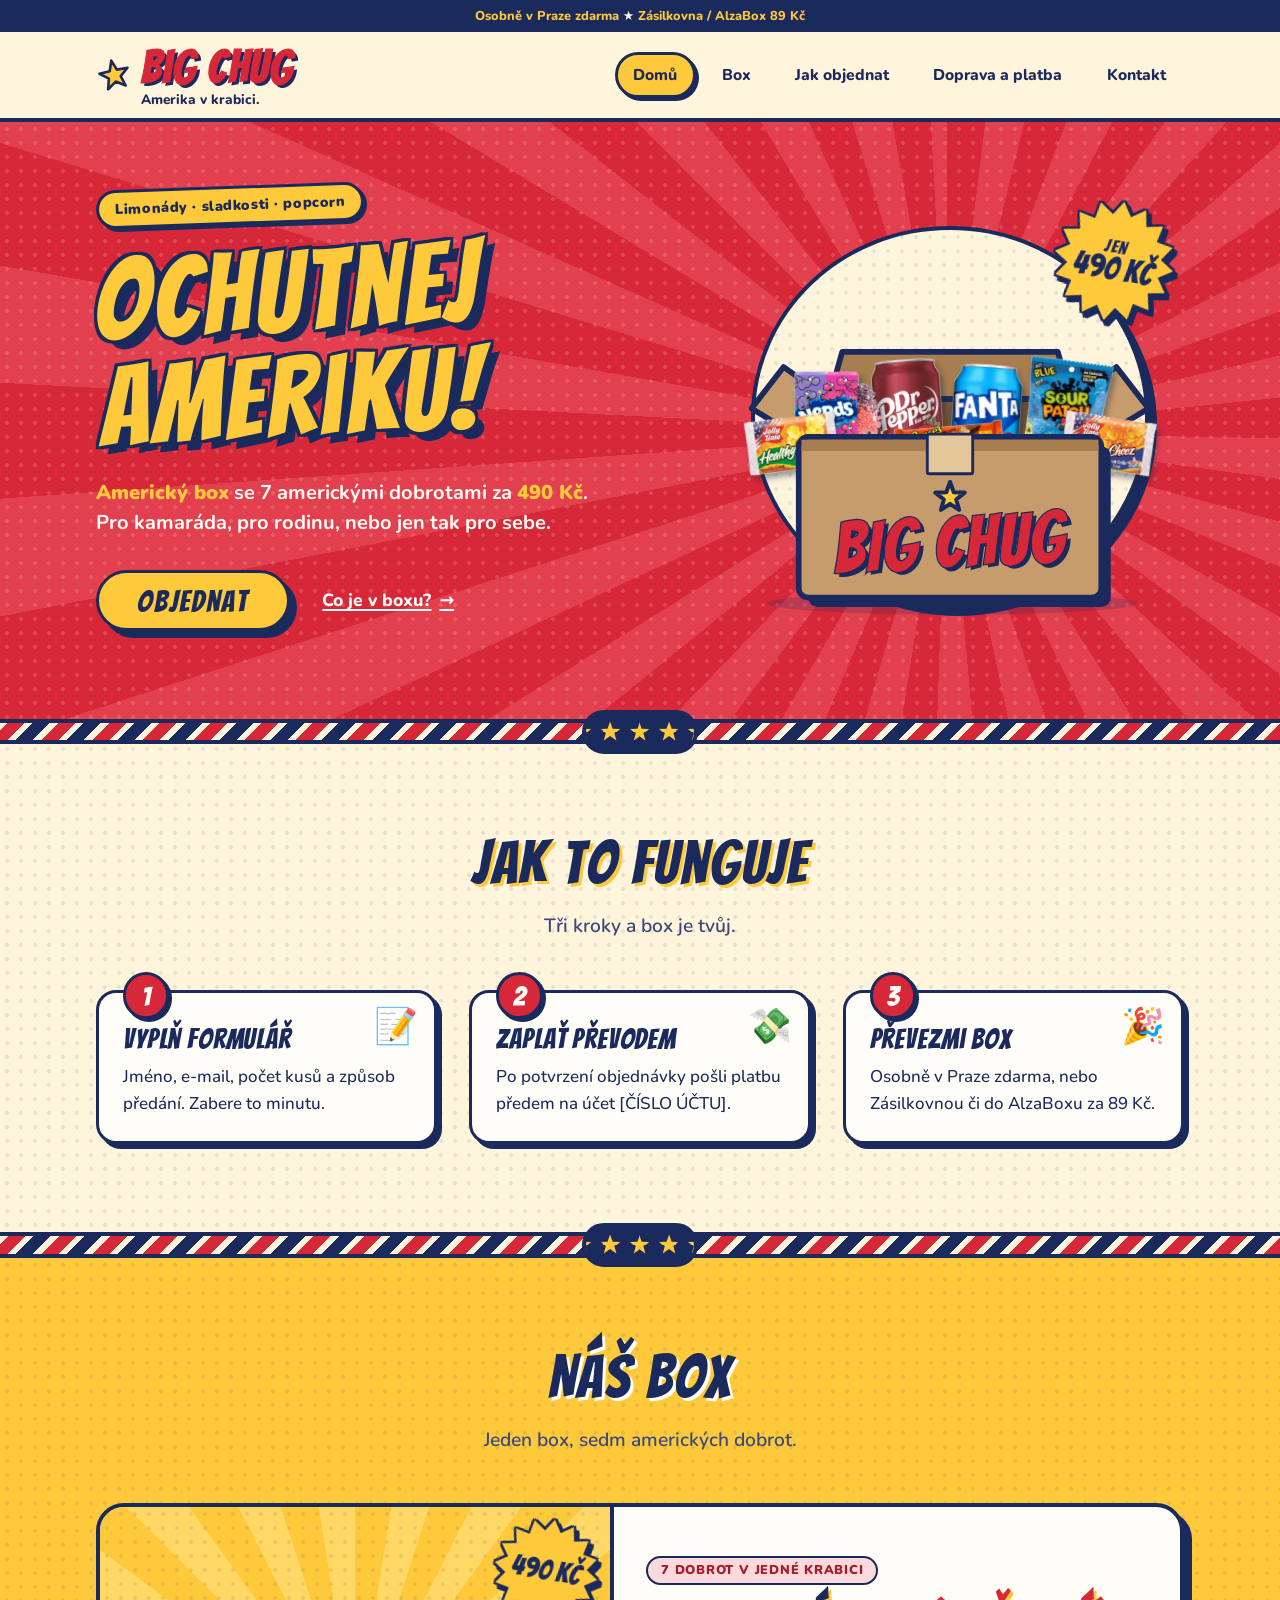
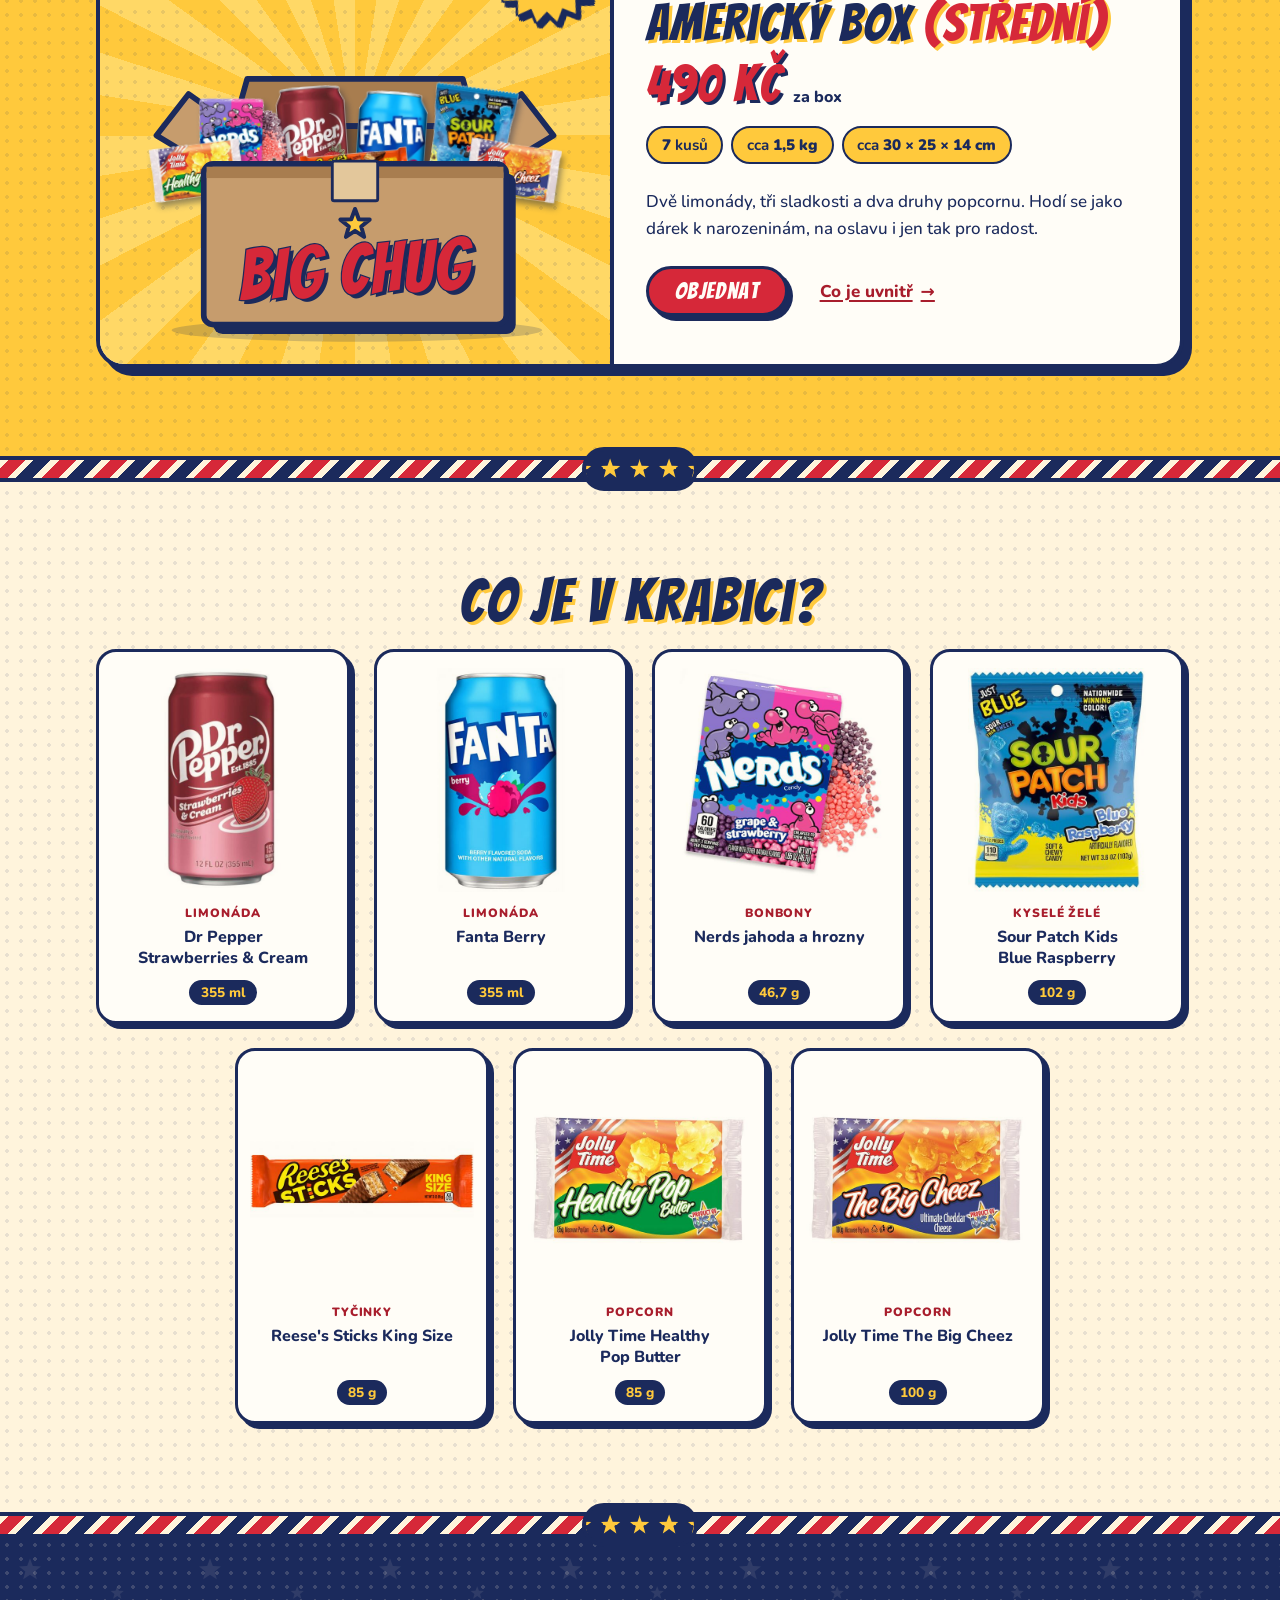
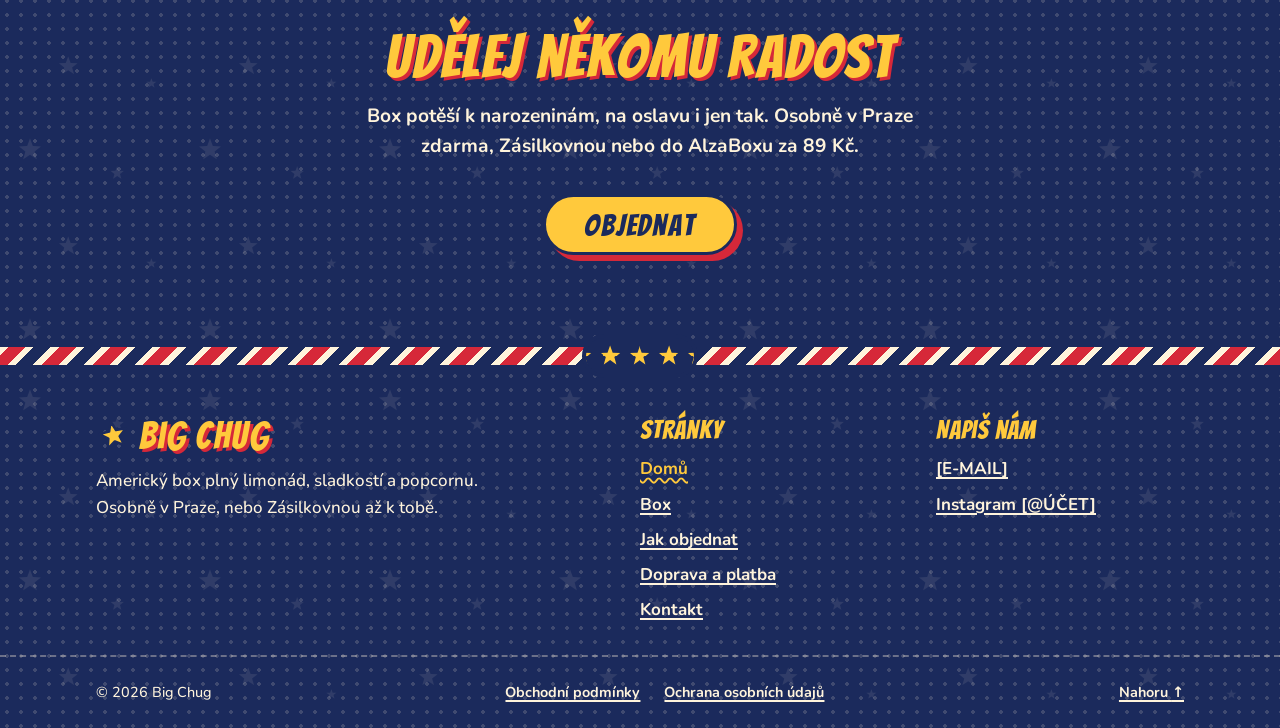
==== index.html @ e60b14ac "Oprav průhledné produkty v obrázku krabice Filtr, který odstraňoval bílé pozadí, zprůhledňoval i bíl" ====
<!DOCTYPE html>
<html lang="cs">
<head>
  <meta charset="utf-8">
  <meta name="viewport" content="width=device-width, initial-scale=1">
  <title>Big Chug – Americký box plný dobrot</title>
  <meta name="description" content="Big Chug – Amerika v krabici. Americký box se 7 dobrotami: limonády, sladkosti a popcorn za 490 Kč. Osobně v Praze zdarma, Zásilkovnou nebo do AlzaBoxu za 89 Kč.">
  <!-- Web zatím není zveřejněný: vyhledávače ho nemají indexovat. Před spuštěním smazat. -->
  <meta name="robots" content="noindex">
  <meta name="theme-color" content="#1B2A5C">

  <!-- Open Graph (náhled při sdílení odkazu) -->
  <meta property="og:type" content="website">
  <meta property="og:locale" content="cs_CZ">
  <meta property="og:site_name" content="Big Chug">
  <meta property="og:title" content="Big Chug – Americký box plný dobrot">
  <meta property="og:description" content="Big Chug – Amerika v krabici. Americký box se 7 dobrotami: limonády, sladkosti a popcorn za 490 Kč. Osobně v Praze zdarma, Zásilkovnou nebo do AlzaBoxu za 89 Kč.">
  <!-- DOPLNIT před spuštěním: og:url a og:image (musí to být absolutní adresy, např. https://www.example.cz/img/og.jpg) -->

  <link rel="icon" href="data:image/svg+xml,%3Csvg xmlns='http://www.w3.org/2000/svg' viewBox='0 0 100 100'%3E%3Crect width='100' height='100' rx='24' fill='%23D62839'/%3E%3Cpath fill='%23FFC93C' stroke='%231B2A5C' stroke-width='5' stroke-linejoin='round' d='M50 12L60 38.2L88 39.6L66.2 57.3L73.5 84.4L50 69L26.5 84.4L33.8 57.3L12 39.6L40 38.2Z'/%3E%3C/svg%3E">
  <link rel="stylesheet" href="css/style.css">
  <script src="js/script.js" defer></script>
</head>
<body>
  <a class="skip-link" href="#obsah">Přeskočit na obsah</a>


  <header class="site-header" id="nahoru">
    <p class="topbar">Osobně v Praze zdarma <span aria-hidden="true">★</span> Zásilkovna / AlzaBox 89 Kč</p>
    <div class="container site-header__inner">
      <a class="logo" href="index.html"><svg class="star-icon logo__star" viewBox="-2 -2 28 28" aria-hidden="true" focusable="false"><path d="M12 0.5L14.8 8.1L22.9 8.4L16.6 13.5L18.8 21.3L12 16.8L5.2 21.3L7.4 13.5L1.1 8.4L9.2 8.1Z"/></svg> <span class="logo__text"><span class="logo__name">Big Chug</span><span class="logo__slogan">Amerika v krabici.</span></span></a>

      <button class="nav-toggle" type="button" aria-expanded="false" aria-controls="hlavni-menu">
        <span class="nav-toggle__icon" aria-hidden="true"></span>
        <span class="nav-toggle__label">Menu</span>
      </button>

      <nav class="site-nav" id="hlavni-menu" aria-label="Hlavní menu">
        <ul class="site-nav__list">
          <li><a href="index.html" aria-current="page">Domů</a></li>
          <li><a href="krabice.html">Box</a></li>
          <li><a href="objednavka.html">Jak objednat</a></li>
          <li><a href="doprava-a-platba.html">Doprava a platba</a></li>
          <li><a href="kontakt.html">Kontakt</a></li>
        </ul>
      </nav>
    </div>
  </header>

  <main id="obsah" tabindex="-1">
    <section class="hero" aria-labelledby="hero-nadpis">
      <div class="container hero__inner">
        <div class="hero__text">
          <p class="hero__kicker">Limonády · sladkosti · popcorn</p>
          <h1 class="hero__title" id="hero-nadpis">Ochutnej Ameriku!</h1>
          <p class="hero__sub"><strong>Americký box</strong> se 7 americkými dobrotami za <strong>490 Kč</strong>. Pro kamaráda, pro rodinu, nebo jen tak pro sebe.</p>
          <div class="btn-row hero__actions">
            <a class="btn btn--big" href="objednavka.html">Objednat</a>
            <a class="link-more" href="krabice.html">Co je v boxu?</a>
          </div>
        </div>

        <div class="hero__art">
          <div class="scene">
            <svg class="scene__box scene__box--back" viewBox="0 0 440 320" aria-hidden="true" focusable="false">
              <ellipse class="sb-ground" cx="222" cy="306" rx="196" ry="12"/>
              <path class="sb-flap-back sb-ink" d="M106 40 L334 40 L348 90 L92 90 Z"/>
              <path class="sb-flap sb-ink" d="M60 130 L92 90 L44 56 L10 100 Z"/>
              <path class="sb-flap sb-ink" d="M380 130 L348 90 L396 56 L430 100 Z"/>
              <path class="sb-inside sb-ink" d="M92 90 L348 90 L380 130 L60 130 Z"/>
            </svg>
              <span class="scene__item scene__item--dr-pepper"><img src="img/vystrizene/dr-pepper.webp" alt="Dr Pepper Strawberries &amp; Cream" width="274" height="547" decoding="async"></span>
              <span class="scene__item scene__item--fanta-berry"><img src="img/vystrizene/fanta-berry.webp" alt="Fanta Berry" width="287" height="553" decoding="async"></span>
              <span class="scene__item scene__item--nerds"><img src="img/vystrizene/nerds.webp" alt="Nerds jahoda a hrozny" width="500" height="505" decoding="async"></span>
              <span class="scene__item scene__item--sour-patch"><img src="img/vystrizene/sour-patch.webp" alt="Sour Patch Kids Blue Raspberry" width="412" height="516" decoding="async"></span>
              <span class="scene__item scene__item--reese-sticks"><img src="img/vystrizene/reese-sticks.webp" alt="Reese's Sticks King Size" width="569" height="138" decoding="async"></span>
              <span class="scene__item scene__item--popcorn-butter"><img src="img/vystrizene/popcorn-butter.webp" alt="Jolly Time Healthy Pop Butter" width="538" height="323" decoding="async"></span>
              <span class="scene__item scene__item--popcorn-cheez"><img src="img/vystrizene/popcorn-cheez.webp" alt="Jolly Time The Big Cheez" width="538" height="323" decoding="async"></span>
            <svg class="scene__box scene__box--front" viewBox="0 0 440 320" aria-hidden="true" focusable="false">
              <rect class="sb-offset" x="70" y="140" width="320" height="170" rx="10"/>
              <rect class="sb-kraft sb-ink" x="60" y="130" width="320" height="170" rx="10"/>
              <rect class="sb-rim" x="63" y="133" width="314" height="12"/>
              <rect class="sb-tape sb-ink-thin" x="196" y="127" width="48" height="42" rx="2"/>
              <path class="sb-star sb-ink-thin" transform="translate(203 177) scale(1.42)" d="M12 0.5L14.8 8.1L22.9 8.4L16.6 13.5L18.8 21.3L12 16.8L5.2 21.3L7.4 13.5L1.1 8.4L9.2 8.1Z"/>
              <g transform="rotate(-3 220 252)">
                <text class="sb-label-shadow" x="224" y="272" text-anchor="middle">BIG CHUG</text>
                <text class="sb-label" x="220" y="268" text-anchor="middle">BIG CHUG</text>
              </g>
            </svg>
          </div>
          <p class="sticker" aria-hidden="true"><span class="sticker__inner"><small>jen</small> 490 Kč</span></p>
        </div>
      </div>
    </section>

    <div class="divider" aria-hidden="true"></div>

    <section class="section" id="jak-to-funguje" aria-labelledby="jak-nadpis">
      <div class="container">
        <h2 class="section-title" id="jak-nadpis">Jak to funguje</h2>
        <p class="section-lead">Tři kroky a box je tvůj.</p>
        <ol class="steps" data-reveal-group>
          <li class="step" data-reveal>
            <span class="step__icon" aria-hidden="true">📝</span>
            <h3 class="step__title">Vyplň formulář</h3>
            <p>Jméno, e-mail, počet kusů a způsob předání. Zabere to minutu.</p>
          </li>
          <li class="step" data-reveal>
            <span class="step__icon" aria-hidden="true">💸</span>
            <h3 class="step__title">Zaplať převodem</h3>
            <p>Po potvrzení objednávky pošli platbu předem na účet [ČÍSLO ÚČTU].</p>
          </li>
          <li class="step" data-reveal>
            <span class="step__icon" aria-hidden="true">🎉</span>
            <h3 class="step__title">Převezmi box</h3>
            <p>Osobně v Praze zdarma, nebo Zásilkovnou či do AlzaBoxu za 89 Kč.</p>
          </li>
        </ol>
      </div>
    </section>

    <div class="divider" aria-hidden="true"></div>

    <section class="section section--yellow" id="box" aria-labelledby="box-nadpis">
      <div class="container">
        <h2 class="section-title" id="box-nadpis">Náš box</h2>
        <p class="section-lead">Jeden box, sedm amerických dobrot.</p>
        <article class="box-card" data-reveal>
          <div class="box-card__media">
            <div class="scene">
              <svg class="scene__box scene__box--back" viewBox="0 0 440 320" aria-hidden="true" focusable="false">
                <ellipse class="sb-ground" cx="222" cy="306" rx="196" ry="12"/>
                <path class="sb-flap-back sb-ink" d="M106 40 L334 40 L348 90 L92 90 Z"/>
                <path class="sb-flap sb-ink" d="M60 130 L92 90 L44 56 L10 100 Z"/>
                <path class="sb-flap sb-ink" d="M380 130 L348 90 L396 56 L430 100 Z"/>
                <path class="sb-inside sb-ink" d="M92 90 L348 90 L380 130 L60 130 Z"/>
              </svg>
                <span class="scene__item scene__item--dr-pepper"><img src="img/vystrizene/dr-pepper.webp" alt="Dr Pepper Strawberries &amp; Cream" width="274" height="547" loading="lazy" decoding="async"></span>
                <span class="scene__item scene__item--fanta-berry"><img src="img/vystrizene/fanta-berry.webp" alt="Fanta Berry" width="287" height="553" loading="lazy" decoding="async"></span>
                <span class="scene__item scene__item--nerds"><img src="img/vystrizene/nerds.webp" alt="Nerds jahoda a hrozny" width="500" height="505" loading="lazy" decoding="async"></span>
                <span class="scene__item scene__item--sour-patch"><img src="img/vystrizene/sour-patch.webp" alt="Sour Patch Kids Blue Raspberry" width="412" height="516" loading="lazy" decoding="async"></span>
                <span class="scene__item scene__item--reese-sticks"><img src="img/vystrizene/reese-sticks.webp" alt="Reese's Sticks King Size" width="569" height="138" loading="lazy" decoding="async"></span>
                <span class="scene__item scene__item--popcorn-butter"><img src="img/vystrizene/popcorn-butter.webp" alt="Jolly Time Healthy Pop Butter" width="538" height="323" loading="lazy" decoding="async"></span>
                <span class="scene__item scene__item--popcorn-cheez"><img src="img/vystrizene/popcorn-cheez.webp" alt="Jolly Time The Big Cheez" width="538" height="323" loading="lazy" decoding="async"></span>
              <svg class="scene__box scene__box--front" viewBox="0 0 440 320" aria-hidden="true" focusable="false">
                <rect class="sb-offset" x="70" y="140" width="320" height="170" rx="10"/>
                <rect class="sb-kraft sb-ink" x="60" y="130" width="320" height="170" rx="10"/>
                <rect class="sb-rim" x="63" y="133" width="314" height="12"/>
                <rect class="sb-tape sb-ink-thin" x="196" y="127" width="48" height="42" rx="2"/>
                <path class="sb-star sb-ink-thin" transform="translate(203 177) scale(1.42)" d="M12 0.5L14.8 8.1L22.9 8.4L16.6 13.5L18.8 21.3L12 16.8L5.2 21.3L7.4 13.5L1.1 8.4L9.2 8.1Z"/>
                <g transform="rotate(-3 220 252)">
                  <text class="sb-label-shadow" x="224" y="272" text-anchor="middle">BIG CHUG</text>
                  <text class="sb-label" x="220" y="268" text-anchor="middle">BIG CHUG</text>
                </g>
              </svg>
            </div>
            <p class="sticker" aria-hidden="true"><span class="sticker__inner">490 Kč</span></p>
          </div>
          <div class="box-card__body">
            <p class="box-card__tag">7 dobrot v jedné krabici</p>
            <h3 class="box-card__title" id="box-karta">Americký box <span>(střední)</span></h3>
            <p class="box-card__price">490 Kč <small>za box</small></p>
            <ul class="facts">
              <li><strong>7</strong> kusů</li>
              <li>cca <strong>1,5 kg</strong></li>
              <li>cca <strong>30 × 25 × 14 cm</strong></li>
            </ul>
            <p class="box-card__text">Dvě limonády, tři sladkosti a dva druhy popcornu. Hodí se jako dárek k narozeninám, na oslavu i jen tak pro radost.</p>
            <div class="btn-row">
              <a class="btn btn--red" href="objednavka.html">Objednat</a>
              <a class="link-more" href="krabice.html#obsah-boxu">Co je uvnitř</a>
            </div>
          </div>
        </article>
      </div>
    </section>

    <div class="divider" aria-hidden="true"></div>

    <section class="section" id="co-je-v-krabici" aria-labelledby="co-je-nadpis">
      <div class="container">
        <h2 class="section-title" id="co-je-nadpis">Co je v krabici?</h2>
        <ul class="items" data-reveal-group>
          <li class="item" data-reveal>
            <img class="item__photo" src="img/dr-pepper.jpg" alt="Dr Pepper Strawberries &amp; Cream" width="570" height="570" loading="lazy" decoding="async">
            <p class="item__type">Limonáda</p>
            <h3 class="item__name">Dr Pepper Strawberries &amp; Cream</h3>
            <p class="item__size">355 ml</p>
          </li>
          <li class="item" data-reveal>
            <img class="item__photo" src="img/fanta-berry.jpg" alt="Fanta Berry" width="570" height="570" loading="lazy" decoding="async">
            <p class="item__type">Limonáda</p>
            <h3 class="item__name">Fanta Berry</h3>
            <p class="item__size">355 ml</p>
          </li>
          <li class="item" data-reveal>
            <img class="item__photo" src="img/nerds.jpg" alt="Nerds jahoda a hrozny" width="570" height="570" loading="lazy" decoding="async">
            <p class="item__type">Bonbony</p>
            <h3 class="item__name">Nerds jahoda a hrozny</h3>
            <p class="item__size">46,7 g</p>
          </li>
          <li class="item" data-reveal>
            <img class="item__photo" src="img/sour-patch.jpg" alt="Sour Patch Kids Blue Raspberry" width="422" height="530" loading="lazy" decoding="async">
            <p class="item__type">Kyselé želé</p>
            <h3 class="item__name">Sour Patch Kids Blue Raspberry</h3>
            <p class="item__size">102 g</p>
          </li>
          <li class="item" data-reveal>
            <img class="item__photo" src="img/reese-sticks.jpg" alt="Reese's Sticks King Size" width="570" height="570" loading="lazy" decoding="async">
            <p class="item__type">Tyčinky</p>
            <h3 class="item__name">Reese's Sticks King Size</h3>
            <p class="item__size">85 g</p>
          </li>
          <li class="item" data-reveal>
            <img class="item__photo" src="img/popcorn-butter.jpg" alt="Jolly Time Healthy Pop Butter" width="570" height="570" loading="lazy" decoding="async">
            <p class="item__type">Popcorn</p>
            <h3 class="item__name">Jolly Time Healthy Pop Butter</h3>
            <p class="item__size">85 g</p>
          </li>
          <li class="item" data-reveal>
            <img class="item__photo" src="img/popcorn-cheez.jpg" alt="Jolly Time The Big Cheez" width="570" height="570" loading="lazy" decoding="async">
            <p class="item__type">Popcorn</p>
            <h3 class="item__name">Jolly Time The Big Cheez</h3>
            <p class="item__size">100 g</p>
          </li>
        </ul>
      </div>
    </section>

    <div class="divider" aria-hidden="true"></div>
    <section class="section section--navy cta" aria-labelledby="cta-nadpis">
      <div class="container" data-reveal>
        <h2 class="section-title" id="cta-nadpis">Udělej někomu radost</h2>
        <p>Box potěší k narozeninám, na oslavu i jen tak. Osobně v Praze zdarma, Zásilkovnou nebo do AlzaBoxu za 89 Kč.</p>
        <a class="btn btn--big" href="objednavka.html">Objednat</a>
      </div>
    </section>
  </main>

  <div class="divider" aria-hidden="true"></div>
  <footer class="site-footer">
    <div class="container site-footer__grid">
      <div class="site-footer__brand">
        <p class="site-footer__logo"><svg class="star-icon " viewBox="-2 -2 28 28" aria-hidden="true" focusable="false"><path d="M12 0.5L14.8 8.1L22.9 8.4L16.6 13.5L18.8 21.3L12 16.8L5.2 21.3L7.4 13.5L1.1 8.4L9.2 8.1Z"/></svg> Big Chug</p>
        <p>Americký box plný limonád, sladkostí a popcornu. Osobně v Praze, nebo Zásilkovnou až k tobě.</p>
      </div>

      <nav aria-labelledby="paticka-stranky">
        <h2 class="site-footer__title" id="paticka-stranky">Stránky</h2>
        <ul class="site-footer__list">
          <li><a href="index.html" aria-current="page">Domů</a></li>
          <li><a href="krabice.html">Box</a></li>
          <li><a href="objednavka.html">Jak objednat</a></li>
          <li><a href="doprava-a-platba.html">Doprava a platba</a></li>
          <li><a href="kontakt.html">Kontakt</a></li>
        </ul>
      </nav>

      <div>
        <h2 class="site-footer__title">Napiš nám</h2>
        <ul class="site-footer__list">
          <li><a href="mailto:[E-MAIL]">[E-MAIL]</a></li>
          <li><a href="https://www.instagram.com/[ÚČET]/">Instagram [@ÚČET]</a></li>
        </ul>
      </div>
    </div>

    <div class="site-footer__bottom">
      <div class="container site-footer__bottom-inner">
        <p>© 2026 Big Chug</p>
        <ul class="site-footer__legal">
          <li><a href="obchodni-podminky.html">Obchodní podmínky</a></li>
          <li><a href="ochrana-osobnich-udaju.html">Ochrana osobních údajů</a></li>
        </ul>
        <a href="#nahoru">Nahoru <span aria-hidden="true">↑</span></a>
      </div>
    </div>
  </footer>
</body>
</html>
---- css/style.css ----
/* ==========================================================================
   Big Chug – styly webu
   Hravý americký diner / retro komiks: červená, tmavě modrá, krémová, žlutá.
   Tlusté obrysy, „komiksové“ stíny, hvězdy a červenomodré pruhy.
   Mobile first: základ je pro telefon, větší displeje přes min-width.
   ========================================================================== */

/* --------------------------------------------------------------------------
   1. Proměnné: barvy, písma, rozměry, vzory
   -------------------------------------------------------------------------- */
:root {
  color-scheme: light;

  /* Hlavní barvy */
  --red: #D62839;
  --navy: #1B2A5C;
  --cream: #FFF4DC;
  --yellow: #FFC93C;

  /* Odstíny odvozené z hlavních barev */
  --red-dark: #A81D2C;
  --red-light: #E2404F;
  --red-tint: #FADADD;
  --navy-dark: #111C40;
  --navy-soft: #3B4A7E;
  --navy-tint: #DCE2F2;
  --yellow-light: #FFD866;
  --yellow-dark: #E9AE1C;
  --white: #FFFDF7;

  /* Použití barev */
  --color-bg: var(--cream);
  --color-text: var(--navy);
  --color-muted: var(--navy-soft);
  --color-link: var(--red-dark);
  --color-focus: var(--navy);

  /* Písma (uložená ve složce fonts) */
  --font-display: "Bangers", "Impact", "Arial Black", sans-serif;
  --font-body: "Nunito", system-ui, -apple-system, "Segoe UI", Roboto, Arial, sans-serif;

  /* Velikosti */
  --text-sm: 0.9rem;
  --text-base: 1.0625rem;
  --text-lg: 1.2rem;
  --text-title: clamp(2.5rem, 1.9rem + 3vw, 3.75rem);
  --text-hero: clamp(3.6rem, 2rem + 7.5vw, 7rem);

  /* Rozestupy */
  --space-1: 0.25rem;
  --space-2: 0.5rem;
  --space-3: 0.75rem;
  --space-4: 1rem;
  --space-5: 1.5rem;
  --space-6: 2rem;
  --space-7: 3rem;
  --space-8: 4rem;

  /* Tvary a komiksové stíny */
  --border: 3px solid var(--navy);
  --border-thick: 4px solid var(--navy);
  --radius-sm: 12px;
  --radius: 20px;
  --radius-lg: 28px;
  --shadow-sm: 3px 3px 0 var(--navy);
  --shadow: 5px 5px 0 var(--navy);
  --shadow-lg: 8px 8px 0 var(--navy);

  /* Layout */
  --container: 72rem;
  --gutter: 1rem;
  --topbar-height: 2rem;

  /* Vzory */
  --dots: radial-gradient(rgba(27, 42, 92, 0.1) 1.6px, transparent 1.9px) 0 0 / 14px 14px;
  --dots-light: radial-gradient(rgba(255, 244, 220, 0.16) 1.8px, transparent 2.1px) 0 0 / 14px 14px;
  --stripes: repeating-linear-gradient(-45deg, var(--red) 0 12px, var(--cream) 12px 18px, var(--navy) 18px 30px, var(--cream) 30px 36px);
  --star-yellow: url("data:image/svg+xml,%3Csvg xmlns='http://www.w3.org/2000/svg' viewBox='0 0 24 24'%3E%3Cpath fill='%23FFC93C' d='M12 0.5L14.8 8.1L22.9 8.4L16.6 13.5L18.8 21.3L12 16.8L5.2 21.3L7.4 13.5L1.1 8.4L9.2 8.1Z'/%3E%3C/svg%3E");
  --stars-night: url("data:image/svg+xml,%3Csvg xmlns='http://www.w3.org/2000/svg' width='180' height='180' viewBox='0 0 180 180'%3E%3Cdefs%3E%3Cpath id='s' d='M12 0.5L14.8 8.1L22.9 8.4L16.6 13.5L18.8 21.3L12 16.8L5.2 21.3L7.4 13.5L1.1 8.4L9.2 8.1Z'/%3E%3C/defs%3E%3Cg fill='%23FFF4DC' fill-opacity='0.09'%3E%3Cuse href='%23s' transform='translate(18 20)'/%3E%3Cuse href='%23s' transform='translate(110 48) scale(0.6)'/%3E%3Cuse href='%23s' transform='translate(58 118) scale(0.85)'/%3E%3Cuse href='%23s' transform='translate(146 140) scale(0.45)'/%3E%3C/g%3E%3C/svg%3E");
  --burst: polygon(50% 0%, 57.6% 11.7%, 69.1% 3.8%, 71.7% 17.6%, 85.4% 14.6%, 82.4% 28.3%, 96.2% 30.9%, 88.3% 42.4%, 100% 50%, 88.3% 57.6%, 96.2% 69.1%, 82.4% 71.7%, 85.4% 85.4%, 71.7% 82.4%, 69.1% 96.2%, 57.6% 88.3%, 50% 100%, 42.4% 88.3%, 30.9% 96.2%, 28.3% 82.4%, 14.6% 85.4%, 17.6% 71.7%, 3.8% 69.1%, 11.7% 57.6%, 0% 50%, 11.7% 42.4%, 3.8% 30.9%, 17.6% 28.3%, 14.6% 14.6%, 28.3% 17.6%, 30.9% 3.8%, 42.4% 11.7%);
}

/* Písma: Bangers (nadpisy) a Nunito (text), licence SIL OFL ve složce fonts */
@font-face {
  font-family: "Bangers";
  font-style: normal;
  font-weight: 400;
  font-display: swap;
  src: url("../fonts/bangers-latin-ext.woff2") format("woff2");
  unicode-range: U+0100-02BA, U+02BD-02C5, U+02C7-02CC, U+02CE-02D7, U+02DD-02FF, U+0304, U+0308, U+0329, U+1D00-1DBF, U+1E00-1E9F, U+1EF2-1EFF, U+2020, U+20A0-20AB, U+20AD-20C4, U+2113, U+2C60-2C7F, U+A720-A7FF;
}

@font-face {
  font-family: "Bangers";
  font-style: normal;
  font-weight: 400;
  font-display: swap;
  src: url("../fonts/bangers-latin.woff2") format("woff2");
  unicode-range: U+0000-00FF, U+0131, U+0152-0153, U+02BB-02BC, U+02C6, U+02DA, U+02DC, U+0304, U+0308, U+0329, U+2000-206F, U+20AC, U+2122, U+2191, U+2193, U+2212, U+2215, U+FEFF, U+FFFD;
}

@font-face {
  font-family: "Nunito";
  font-style: normal;
  font-weight: 400 900;
  font-display: swap;
  src: url("../fonts/nunito-latin-ext.woff2") format("woff2");
  unicode-range: U+0100-02BA, U+02BD-02C5, U+02C7-02CC, U+02CE-02D7, U+02DD-02FF, U+0304, U+0308, U+0329, U+1D00-1DBF, U+1E00-1E9F, U+1EF2-1EFF, U+2020, U+20A0-20AB, U+20AD-20C4, U+2113, U+2C60-2C7F, U+A720-A7FF;
}

@font-face {
  font-family: "Nunito";
  font-style: normal;
  font-weight: 400 900;
  font-display: swap;
  src: url("../fonts/nunito-latin.woff2") format("woff2");
  unicode-range: U+0000-00FF, U+0131, U+0152-0153, U+02BB-02BC, U+02C6, U+02DA, U+02DC, U+0304, U+0308, U+0329, U+2000-206F, U+20AC, U+2122, U+2191, U+2193, U+2212, U+2215, U+FEFF, U+FFFD;
}

/* --------------------------------------------------------------------------
   2. Základ
   -------------------------------------------------------------------------- */
*,
*::before,
*::after {
  box-sizing: border-box;
}

html {
  -webkit-text-size-adjust: 100%;
  text-size-adjust: 100%;
}

body {
  margin: 0;
  min-height: 100vh;
  display: flex;
  flex-direction: column;
  background: var(--dots), var(--color-bg);
  color: var(--color-text);
  font-family: var(--font-body);
  font-size: var(--text-base);
  font-weight: 500;
  line-height: 1.6;
}

main {
  flex: 1 0 auto;
}

main:focus {
  outline: none;
}

img,
svg {
  display: block;
  max-width: 100%;
}

h1,
h2,
h3,
h4 {
  margin: 0 0 var(--space-4);
  color: inherit;
  font-family: var(--font-display);
  font-weight: 400;
  letter-spacing: 0.03em;
  line-height: 1.05;
  text-wrap: balance;
}

h1 {
  font-size: var(--text-title);
}

h2 {
  font-size: 2.2rem;
}

h3 {
  font-size: 1.6rem;
}

p,
ul,
ol,
dl,
table {
  margin: 0 0 var(--space-4);
}

p {
  text-wrap: pretty;
}

strong {
  font-weight: 800;
}

a {
  color: var(--color-link);
  font-weight: 700;
  text-decoration-thickness: 2px;
  text-underline-offset: 0.18em;
}

a:hover {
  color: var(--red);
  text-decoration-thickness: 3px;
}

:focus-visible {
  outline: 3px solid var(--color-focus);
  outline-offset: 3px;
  border-radius: 6px;
}

[tabindex="-1"]:focus:not(:focus-visible) {
  outline: none;
}

[hidden] {
  display: none !important;
}

/* Cíle odkazů nezajedou pod lepicí hlavičku */
[id] {
  scroll-margin-top: 6rem;
}

::selection {
  background: var(--yellow);
  color: var(--navy);
}

/* --------------------------------------------------------------------------
   3. Pomocné třídy
   -------------------------------------------------------------------------- */
.container {
  width: 100%;
  max-width: var(--container);
  margin-inline: auto;
  padding-inline: var(--gutter);
}

.narrow {
  max-width: 50rem;
}

.visually-hidden {
  position: absolute !important;
  width: 1px;
  height: 1px;
  margin: -1px;
  padding: 0;
  overflow: hidden;
  clip: rect(0 0 0 0);
  white-space: nowrap;
  border: 0;
}

.skip-link {
  position: absolute;
  top: var(--space-2);
  left: var(--space-2);
  z-index: 100;
  padding: var(--space-2) var(--space-4);
  border: var(--border);
  border-radius: var(--radius-sm);
  background: var(--yellow);
  color: var(--navy);
  font-weight: 800;
  transform: translateY(-300%);
}

.skip-link:focus {
  transform: translateY(0);
  color: var(--navy);
}

.todo {
  color: var(--color-muted);
  font-style: italic;
}

/* --------------------------------------------------------------------------
   4. Tlačítka a odkazy
   -------------------------------------------------------------------------- */
.btn {
  display: inline-flex;
  align-items: center;
  justify-content: center;
  gap: var(--space-2);
  min-height: 3.1rem;
  padding: 0.6rem 1.6rem 0.5rem;
  border: var(--border);
  border-radius: 999px;
  background: var(--yellow);
  color: var(--navy);
  font-family: var(--font-display);
  font-size: 1.45rem;
  font-weight: 400;
  letter-spacing: 0.06em;
  line-height: 1.1;
  text-align: center;
  text-decoration: none;
  box-shadow: var(--shadow);
  cursor: pointer;
  transition: transform 0.15s ease, box-shadow 0.15s ease, background-color 0.15s ease;
}

.btn:hover {
  background: var(--yellow-light);
  color: var(--navy);
  text-decoration: none;
  transform: translate(-2px, -2px);
  box-shadow: 7px 7px 0 var(--navy);
}

.btn:active {
  transform: translate(3px, 3px);
  box-shadow: 1px 1px 0 var(--navy);
}

.btn--red {
  background: var(--red);
  color: var(--white);
}

.btn--red:hover {
  background: var(--red-light);
  color: var(--white);
}

/* Velké tlačítko s výrazným stínem */
.btn--big {
  min-height: 3.75rem;
  padding: 0.75rem 2.4rem 0.6rem;
  font-size: 1.9rem;
  box-shadow: 7px 7px 0 var(--navy);
}

.btn--big:hover {
  box-shadow: 10px 10px 0 var(--navy);
}

.btn--block {
  width: 100%;
}

.btn-row {
  display: flex;
  flex-wrap: wrap;
  align-items: center;
  gap: var(--space-5) var(--space-6);
}

.btn-row--center {
  justify-content: center;
}

.link-more {
  display: inline-flex;
  align-items: center;
  gap: var(--space-2);
  font-weight: 800;
}

.link-more::after {
  content: "→";
  content: "→" / "";
  transition: transform 0.15s ease;
}

.link-more:hover::after {
  transform: translateX(4px);
}

/* --------------------------------------------------------------------------
   5. Hlavička a menu
   -------------------------------------------------------------------------- */
.site-header {
  position: sticky;
  top: calc(-1 * var(--topbar-height));
  z-index: 50;
  background: var(--cream);
  border-bottom: var(--border-thick);
}

.topbar {
  height: var(--topbar-height);
  margin: 0;
  overflow: hidden;
  background: var(--navy);
  color: var(--yellow);
  font-size: 0.8rem;
  font-weight: 800;
  line-height: var(--topbar-height);
  text-align: center;
  text-overflow: ellipsis;
  white-space: nowrap;
}

.topbar span {
  color: var(--cream);
}

.site-header__inner {
  display: flex;
  flex-wrap: wrap;
  align-items: center;
  justify-content: space-between;
  gap: var(--space-2) var(--space-4);
  padding-block: var(--space-3);
}

.logo {
  display: inline-flex;
  align-items: center;
  gap: var(--space-2);
  color: var(--red);
  font-family: var(--font-display);
  font-size: 2.1rem;
  font-weight: 400;
  letter-spacing: 0.04em;
  line-height: 1;
  text-decoration: none;
  text-shadow: 2px 2px 0 var(--navy);
}

.logo:hover {
  color: var(--red-light);
  text-decoration: none;
}

/* Název značky a slogan v hlavičce */
.logo__text {
  display: flex;
  flex-direction: column;
}

.logo__name {
  font-size: clamp(2.1rem, 1.5rem + 2.4vw, 2.9rem);
  -webkit-text-stroke: 1px currentColor;
  text-shadow: 3px 3px 0 var(--navy);
}

.logo__slogan {
  margin-top: 0.15rem;
  color: var(--navy);
  font-family: var(--font-body);
  font-size: 0.85rem;
  font-weight: 800;
  letter-spacing: 0;
  text-shadow: none;
}

/* Velmi úzké telefony: logo a tlačítko Menu se vejdou vedle sebe */
@media (max-width: 21.25em) {
  .logo__name {
    font-size: 1.85rem;
  }

  .logo__slogan {
    font-size: 0.75rem;
  }
}

.logo__star {
  width: 2.3rem;
  height: 2.3rem;
  flex: none;
  transform: rotate(-12deg);
  transition: transform 0.3s ease;
}

.logo:hover .logo__star {
  transform: rotate(20deg) scale(1.1);
}

.nav-toggle {
  display: inline-flex;
  align-items: center;
  gap: 0.6rem;
  min-height: 2.75rem;
  padding: 0.4rem 1rem;
  border: var(--border);
  border-radius: 999px;
  background: var(--yellow);
  color: var(--navy);
  font: inherit;
  font-weight: 800;
  box-shadow: var(--shadow-sm);
  cursor: pointer;
}

.nav-toggle__icon,
.nav-toggle__icon::before,
.nav-toggle__icon::after {
  display: block;
  width: 1.25rem;
  height: 3px;
  border-radius: 2px;
  background: currentColor;
  transition: transform 0.3s ease, background-color 0.2s ease;
}

.nav-toggle__icon {
  position: relative;
}

.nav-toggle__icon::before,
.nav-toggle__icon::after {
  content: "";
  position: absolute;
  left: 0;
}

.nav-toggle__icon::before {
  top: -6px;
}

.nav-toggle__icon::after {
  top: 6px;
}

.nav-toggle[aria-expanded="true"] .nav-toggle__icon {
  background: transparent;
}

.nav-toggle[aria-expanded="true"] .nav-toggle__icon::before {
  transform: translateY(6px) rotate(45deg);
}

.nav-toggle[aria-expanded="true"] .nav-toggle__icon::after {
  transform: translateY(-6px) rotate(-45deg);
}

/* Mobil: menu se plynule rozbalí (výška přes řádky mřížky) */
.site-nav {
  display: grid;
  flex-basis: 100%;
  grid-template-rows: 0fr;
  visibility: hidden;
  transition: grid-template-rows 0.35s ease, visibility 0s linear 0.35s;
}

.site-nav.is-open {
  grid-template-rows: 1fr;
  visibility: visible;
  transition: grid-template-rows 0.35s ease, visibility 0s;
}

.site-nav__list {
  min-height: 0;
  margin: 0;
  padding: 0 var(--space-2) 0 0;
  overflow: hidden;
  list-style: none;
}

.site-nav__list li:first-child {
  padding-top: var(--space-2);
}

.site-nav__list li:last-child {
  padding-bottom: var(--space-3);
}

.site-nav__list a {
  display: flex;
  align-items: center;
  justify-content: space-between;
  margin-top: var(--space-2);
  padding: 0.7rem 1rem;
  border: var(--border);
  border-radius: var(--radius-sm);
  background: var(--white);
  color: var(--navy);
  font-size: 1.05rem;
  font-weight: 800;
  text-decoration: none;
  box-shadow: var(--shadow-sm);
}

.site-nav__list a::after {
  content: "→";
  content: "→" / "";
  color: var(--red);
}

.site-nav__list a:hover {
  background: var(--yellow-light);
  color: var(--navy);
}

/* Aktivní stránka */
.site-nav__list a[aria-current="page"] {
  background: var(--yellow);
}

.site-nav__list a[aria-current="page"]::after {
  content: "★";
  content: "★" / "";
}

/* --------------------------------------------------------------------------
   6. Oddělovač sekcí: červenomodré pruhy a hvězdy
   -------------------------------------------------------------------------- */
.divider {
  position: relative;
  height: 1.6rem;
  background: var(--stripes);
  border-block: var(--border-thick);
}

.divider::after {
  content: "";
  position: absolute;
  top: 50%;
  left: 50%;
  width: 7.25rem;
  height: 2.75rem;
  padding: 0 0.85rem;
  border: var(--border-thick);
  border-radius: 999px;
  background-color: var(--navy);
  background-image: var(--star-yellow);
  background-origin: content-box;
  background-position: center;
  background-repeat: space no-repeat;
  background-size: 1.35rem 1.35rem;
  transform: translate(-50%, -50%);
}

/* --------------------------------------------------------------------------
   7. Sekce a nadpisy
   -------------------------------------------------------------------------- */
.section {
  padding-block: var(--space-8);
}

.section--yellow {
  background: var(--dots), var(--yellow);
  --title-shadow: var(--white);
}

.section--navy {
  background: var(--stars-night), var(--dots-light), var(--navy);
  color: var(--cream);
  --color-muted: var(--cream);
  --color-link: var(--yellow);
  --color-focus: var(--yellow);
  --title-color: var(--yellow);
  --title-shadow: var(--red);
}

.section-title {
  margin-bottom: var(--space-4);
  color: var(--title-color, var(--navy));
  font-size: var(--text-title);
  text-align: center;
  text-shadow: 3px 3px 0 var(--title-shadow, var(--yellow));
}

.section-lead {
  max-width: 40rem;
  margin: 0 auto var(--space-7);
  color: var(--color-muted);
  font-size: var(--text-lg);
  font-weight: 600;
  text-align: center;
}

/* Úvodní pruh podstránek: žluté paprsky */
.page-hero {
  position: relative;
  overflow: hidden;
  padding-block: var(--space-7);
  background:
    var(--dots),
    repeating-conic-gradient(from 0deg at 50% 120%, var(--yellow) 0deg 6deg, var(--yellow-light) 6deg 12deg);
  text-align: center;
}

.page-hero__title {
  margin: 0 0 var(--space-3);
  color: var(--red);
  font-size: clamp(3rem, 2rem + 4.5vw, 5.2rem);
  text-shadow:
    -2px -2px 0 var(--navy),
    2px -2px 0 var(--navy),
    -2px 2px 0 var(--navy),
    2px 2px 0 var(--navy),
    6px 6px 0 var(--navy);
  transform: rotate(-2deg);
}

.page-hero__lead {
  max-width: 38rem;
  margin: 0 auto;
  font-size: var(--text-lg);
  font-weight: 700;
}

/* --------------------------------------------------------------------------
   8. Úvodní stránka – hero
   -------------------------------------------------------------------------- */
.hero {
  --rays-x: 50%;
  --rays-y: 78%;
  position: relative;
  overflow: hidden;
  background:
    var(--dots-light),
    repeating-conic-gradient(from 0deg at var(--rays-x) var(--rays-y), var(--red) 0deg 7deg, var(--red-light) 7deg 14deg);
  color: var(--white);
  --color-link: var(--white);
  --color-focus: var(--yellow);
}

.hero__inner {
  display: grid;
  gap: var(--space-6);
  align-items: center;
  padding-block: var(--space-7) var(--space-8);
  text-align: center;
}

.hero__kicker {
  display: inline-block;
  margin: 0 0 var(--space-5);
  padding: 0.3rem 1rem;
  border: var(--border);
  border-radius: 999px;
  background: var(--yellow);
  color: var(--navy);
  font-size: 0.9rem;
  font-weight: 900;
  letter-spacing: 0.04em;
  box-shadow: var(--shadow-sm);
  transform: rotate(-2deg);
}

.hero__title {
  margin: 0 0 var(--space-4);
  color: var(--yellow);
  font-size: var(--text-hero);
  letter-spacing: 0.03em;
  line-height: 0.95;
  text-shadow:
    -3px -3px 0 var(--navy),
    3px -3px 0 var(--navy),
    -3px 3px 0 var(--navy),
    3px 3px 0 var(--navy),
    0 -3px 0 var(--navy),
    0 3px 0 var(--navy),
    -3px 0 0 var(--navy),
    3px 0 0 var(--navy),
    9px 9px 0 var(--navy);
  transform: rotate(-3deg);
}

.hero__sub {
  max-width: 32rem;
  margin: 0 auto var(--space-6);
  font-size: 1.25rem;
  font-weight: 700;
  line-height: 1.5;
}

.hero__sub strong {
  color: var(--yellow);
  font-weight: 900;
}

.hero__actions {
  justify-content: center;
}

.hero__actions .link-more {
  color: var(--white);
  font-size: 1.1rem;
}

/* Ilustrace krabice */
.hero__art {
  position: relative;
  width: min(100%, 27rem);
  margin-inline: auto;
}

.hero__art::before {
  content: "";
  position: absolute;
  inset: 6% 4% 2%;
  border: var(--border-thick);
  border-radius: 50%;
  background: var(--dots), var(--cream);
  box-shadow: var(--shadow-lg);
}

/* --------------------------------------------------------------------------
   Scéna: otevřená kartonová krabice se 7 produkty (hero i karta „Náš box“)
   Zadní část krabice je za produkty, přední stěna před nimi.
   -------------------------------------------------------------------------- */
.scene {
  --kraft: #C69C6D;
  --kraft-shade: #A87D4F;
  --kraft-deep: #7A5634;
  position: relative;
  width: min(100%, 26rem);
  aspect-ratio: 1;
  margin-inline: auto;
}

.hero__art .scene {
  animation: bob 4s ease-in-out infinite;
}

.scene__box {
  position: absolute;
  bottom: 0;
  left: 0;
  width: 100%;
  height: auto;
  overflow: visible;
}

.scene__box--back {
  z-index: 1;
}

.scene__box--front {
  z-index: 3;
}

.scene .sb-ink {
  stroke: var(--navy);
  stroke-width: 6;
  stroke-linejoin: round;
}

.scene .sb-ink-thin {
  stroke: var(--navy);
  stroke-width: 3;
  stroke-linejoin: round;
}

.scene .sb-ground {
  fill: var(--navy);
  opacity: 0.2;
}

.scene .sb-flap,
.scene .sb-kraft {
  fill: var(--kraft);
}

.scene .sb-flap-back {
  fill: var(--kraft-shade);
}

.scene .sb-inside {
  fill: var(--kraft-deep);
}

.scene .sb-offset {
  fill: var(--navy);
}

.scene .sb-rim {
  fill: var(--kraft-shade);
}

.scene .sb-tape {
  fill: #E3C79B;
}

.scene .sb-star {
  fill: var(--yellow);
}

.scene .sb-label,
.scene .sb-label-shadow {
  font-family: var(--font-display);
  font-size: 74px;
  letter-spacing: 2px;
}

.scene .sb-label {
  fill: var(--red);
  stroke: var(--navy);
  stroke-width: 2.5;
  paint-order: stroke;
}

.scene .sb-label-shadow {
  fill: var(--navy);
}

/* Produkt: výřez fotky bez bílého okraje, bílé pozadí zmizí přes multiply */
.scene__item {
  --tilt: 0deg;
  position: absolute;
  z-index: 2;
  aspect-ratio: var(--ar);
  transform: rotate(var(--tilt));
  transform-origin: 50% 100%;
}

/* Vystřižený produkt (průhledné pozadí), stín kopíruje jeho tvar */
.scene__item img {
  display: block;
  width: 100%;
  height: 100%;
  filter: drop-shadow(3px 5px 3px rgba(20, 33, 61, 0.45));
}

.scene__item--dr-pepper {
  --ar: 274 / 547;
}

.scene__item--fanta-berry {
  --ar: 287 / 553;
}

.scene__item--nerds {
  --ar: 500 / 505;
}

.scene__item--sour-patch {
  --ar: 412 / 516;
}

.scene__item--reese-sticks {
  --ar: 569 / 138;
}

.scene__item--popcorn-butter {
  --ar: 538 / 323;
}

.scene__item--popcorn-cheez {
  --ar: 538 / 323;
}

.scene__item--nerds {
  left: 13%;
  bottom: 38%;
  width: 22%;
  --tilt: -8deg;
}

.scene__item--dr-pepper {
  left: 33%;
  bottom: 29%;
  width: 16.5%;
  --tilt: -4deg;
}

.scene__item--fanta-berry {
  left: 49%;
  bottom: 29%;
  width: 16.5%;
  --tilt: 4deg;
}

.scene__item--sour-patch {
  left: 66%;
  bottom: 37%;
  width: 20%;
  --tilt: 8deg;
}

.scene__item--popcorn-butter {
  left: 2%;
  bottom: 35%;
  width: 22%;
  --tilt: -8deg;
}

.scene__item--reese-sticks {
  left: 37%;
  bottom: 40%;
  width: 26%;
  --tilt: -5deg;
}

.scene__item--popcorn-cheez {
  left: 76%;
  bottom: 35%;
  width: 22%;
  --tilt: 8deg;
}

/* Cenovka ve tvaru výbuchu s komiksovým obrysem */
.sticker {
  position: absolute;
  z-index: 2;
  margin: 0;
  filter:
    drop-shadow(2px 0 0 var(--navy))
    drop-shadow(-2px 0 0 var(--navy))
    drop-shadow(0 2px 0 var(--navy))
    drop-shadow(0 -2px 0 var(--navy))
    drop-shadow(4px 4px 0 var(--navy));
  transform: rotate(10deg);
}

.sticker__inner {
  display: grid;
  place-content: center;
  width: 7.5rem;
  aspect-ratio: 1;
  background: var(--yellow);
  color: var(--navy);
  clip-path: var(--burst);
  font-family: var(--font-display);
  font-size: 2rem;
  line-height: 0.9;
  text-align: center;
  white-space: nowrap;
}

.sticker__inner small {
  display: block;
  font-size: 0.55em;
  letter-spacing: 0.08em;
}

.hero__art .sticker {
  top: -0.5rem;
  right: -0.75rem;
}

.hero__art .sticker__inner {
  width: 6rem;
  font-size: 1.65rem;
}

@keyframes bob {
  0%,
  100% {
    transform: translateY(0) rotate(-1deg);
  }

  50% {
    transform: translateY(-10px) rotate(1deg);
  }
}

/* --------------------------------------------------------------------------
   9. Kroky (jak to funguje / postup objednávky)
   -------------------------------------------------------------------------- */
.steps {
  display: grid;
  gap: var(--space-6);
  margin: 0;
  padding: 0;
  list-style: none;
  counter-reset: step;
}

.step {
  position: relative;
  padding: var(--space-6) var(--space-5) var(--space-5);
  border: var(--border);
  border-radius: var(--radius);
  background: var(--white);
  color: var(--navy);
  box-shadow: var(--shadow);
  counter-increment: step;
}

.step::before {
  content: counter(step);
  position: absolute;
  top: -1.3rem;
  left: var(--space-5);
  display: grid;
  place-items: center;
  width: 2.9rem;
  height: 2.9rem;
  padding-top: 0.15rem;
  border: var(--border);
  border-radius: 50%;
  background: var(--red);
  color: var(--white);
  font-family: var(--font-display);
  font-size: 1.7rem;
  line-height: 1;
  box-shadow: var(--shadow-sm);
}

.step__icon {
  position: absolute;
  top: var(--space-4);
  right: var(--space-4);
  font-size: 2.2rem;
  line-height: 1;
}

.step__title {
  margin-bottom: var(--space-2);
  padding-right: 3rem;
  font-size: 1.75rem;
}

.step p {
  margin: 0;
}

.step a {
  color: var(--red-dark);
}

/* --------------------------------------------------------------------------
   10. Karta boxu
   -------------------------------------------------------------------------- */
.box-card {
  position: relative;
  display: grid;
  overflow: hidden;
  border: var(--border-thick);
  border-radius: var(--radius-lg);
  background: var(--white);
  color: var(--navy);
  box-shadow: var(--shadow-lg);
  transition: transform 0.25s ease, box-shadow 0.25s ease;
}

.box-card:hover {
  transform: translateY(-6px);
  box-shadow: 12px 14px 0 var(--navy);
}

/* Zástupný obrázek: barevný blok s emoji */
.box-card__media {
  position: relative;
  display: grid;
  place-items: center;
  min-height: 17rem;
  border-bottom: var(--border-thick);
  background:
    var(--dots),
    repeating-conic-gradient(from 0deg at 50% 50%, var(--yellow) 0deg 9deg, var(--yellow-light) 9deg 18deg);
}

.combo {
  position: relative;
  width: 17rem;
  height: 15rem;
  margin: var(--space-5) 0;
}

.combo__main {
  position: absolute;
  top: 50%;
  left: 50%;
  font-size: 5.5rem;
  line-height: 1;
  transform: translate(-50%, -50%);
}

.combo__item {
  position: absolute;
  display: grid;
  place-items: center;
  width: 3.3rem;
  height: 3.3rem;
  border: var(--border);
  border-radius: 50%;
  background: var(--white);
  font-size: 1.65rem;
  line-height: 1;
  box-shadow: var(--shadow-sm);
}

.combo__item:nth-child(2) { top: 0; left: 12%; transform: rotate(-12deg); }
.combo__item:nth-child(3) { top: -4%; left: 50%; transform: translateX(-50%) rotate(8deg); }
.combo__item:nth-child(4) { top: 2%; right: 10%; transform: rotate(14deg); }
.combo__item:nth-child(5) { top: 40%; right: -4%; transform: rotate(-8deg); }
.combo__item:nth-child(6) { bottom: 2%; right: 14%; transform: rotate(10deg); }
.combo__item:nth-child(7) { bottom: -4%; left: 40%; transform: rotate(-6deg); }
.combo__item:nth-child(8) { top: 40%; left: -4%; transform: rotate(12deg); }

.box-card__media .sticker {
  top: 0.75rem;
  right: 0.75rem;
}

.box-card__media .sticker__inner {
  width: 6.5rem;
  font-size: 1.75rem;
}

.box-card__body {
  padding: var(--space-6) var(--space-5);
}

.box-card__tag {
  display: inline-block;
  margin: 0 0 var(--space-3);
  padding: 0.15rem 0.8rem;
  border: 2px solid var(--navy);
  border-radius: 999px;
  background: var(--red-tint);
  color: var(--red-dark);
  font-size: 0.8rem;
  font-weight: 900;
  letter-spacing: 0.06em;
  text-transform: uppercase;
}

.box-card__title {
  margin-bottom: var(--space-2);
  font-size: clamp(2.4rem, 2rem + 2vw, 3.2rem);
  text-shadow: 3px 3px 0 var(--yellow);
}

.box-card__title span {
  color: var(--red);
}

.box-card__price {
  margin: 0 0 var(--space-4);
  color: var(--red);
  font-family: var(--font-display);
  font-size: 3.2rem;
  letter-spacing: 0.03em;
  line-height: 1;
  text-shadow: 3px 3px 0 var(--navy);
}

.box-card__price small {
  color: var(--navy);
  font-family: var(--font-body);
  font-size: 1rem;
  font-weight: 800;
  letter-spacing: 0;
  text-shadow: none;
}

/* Fakta o boxu jako kulaté štítky */
.facts {
  display: flex;
  flex-wrap: wrap;
  gap: var(--space-2);
  margin: 0 0 var(--space-5);
  padding: 0;
  list-style: none;
}

.facts li {
  padding: 0.3rem 0.85rem;
  border: 2px solid var(--navy);
  border-radius: 999px;
  background: var(--yellow);
  color: var(--navy);
  font-size: 0.95rem;
  font-weight: 700;
}

.facts strong {
  font-weight: 900;
}

.box-card__text {
  margin-bottom: var(--space-5);
}

/* --------------------------------------------------------------------------
   11. Obsah boxu: 7 malých karet
   -------------------------------------------------------------------------- */
.items {
  display: flex;
  flex-wrap: wrap;
  justify-content: center;
  gap: var(--space-4);
  margin: 0;
  padding: 0;
  list-style: none;
}

.item {
  --item-bg: var(--yellow);
  display: flex;
  flex: 0 1 calc(50% - var(--space-4) / 2);
  flex-direction: column;
  align-items: center;
  padding: var(--space-4) var(--space-3);
  border: var(--border);
  border-radius: var(--radius);
  background: var(--white);
  color: var(--navy);
  text-align: center;
  box-shadow: var(--shadow);
  transition: transform 0.2s ease, box-shadow 0.2s ease;
}

.item:hover {
  transform: translateY(-4px) rotate(-1.5deg);
  box-shadow: 7px 8px 0 var(--navy);
}

.item:nth-child(3n + 2) {
  --item-bg: var(--red-tint);
}

.item:nth-child(3n + 3) {
  --item-bg: var(--navy-tint);
}

/* Fotka produktu: stejný čtverec, bílé pozadí splyne s kartou */
.item__photo {
  display: block;
  width: 100%;
  height: auto;
  aspect-ratio: 1;
  margin-bottom: var(--space-3);
  object-fit: contain;
  mix-blend-mode: multiply;
}

.item__type {
  margin: 0 0 var(--space-1);
  color: var(--red-dark);
  font-size: 0.75rem;
  font-weight: 900;
  letter-spacing: 0.08em;
  text-transform: uppercase;
}

.item__name {
  margin: 0 0 var(--space-3);
  font-family: var(--font-body);
  font-size: 1rem;
  font-weight: 800;
  letter-spacing: 0;
  line-height: 1.3;
}

.item__size {
  margin: auto 0 0;
  padding: 0.1rem 0.7rem;
  border-radius: 999px;
  background: var(--navy);
  color: var(--yellow);
  font-size: 0.85rem;
  font-weight: 800;
}

/* --------------------------------------------------------------------------
   12. Složení, alergeny, trvanlivost
   -------------------------------------------------------------------------- */
.notice-card {
  position: relative;
  max-width: 50rem;
  margin: var(--space-8) auto 0;
  padding: var(--space-6) var(--space-5) var(--space-5);
  border: var(--border-thick);
  border-radius: var(--radius-lg);
  background: var(--dots), var(--white);
  color: var(--navy);
  box-shadow: var(--shadow-lg);
}

.notice-card__badge {
  position: absolute;
  top: -1.6rem;
  left: var(--space-5);
  display: grid;
  place-items: center;
  width: 3.2rem;
  height: 3.2rem;
  padding-top: 0.2rem;
  border: var(--border-thick);
  border-radius: 50%;
  background: var(--red);
  color: var(--white);
  font-family: var(--font-display);
  font-size: 2rem;
  line-height: 1;
  box-shadow: var(--shadow-sm);
}

.notice-card__title {
  margin-bottom: var(--space-3);
  font-size: clamp(1.9rem, 1.6rem + 1.5vw, 2.5rem);
}

.notice-card__todo {
  display: inline-block;
  margin-bottom: var(--space-5);
  padding: 0.3rem 0.9rem;
  border: 2px dashed var(--navy);
  border-radius: var(--radius-sm);
  background: var(--yellow);
  font-weight: 800;
}

.spec-list {
  display: grid;
  gap: var(--space-3);
  margin: 0;
}

.spec-list div {
  display: grid;
  gap: var(--space-1);
  padding: var(--space-3) var(--space-4);
  border: 2px solid var(--navy);
  border-radius: var(--radius-sm);
  background: var(--cream);
}

.spec-list dt {
  font-family: var(--font-display);
  font-size: 1.35rem;
  letter-spacing: 0.04em;
  line-height: 1.1;
}

.spec-list dd {
  margin: 0;
}

.allergen {
  display: inline-block;
  margin: 0.1rem 0;
  padding: 0 0.55rem;
  border-radius: 999px;
  background: var(--red);
  color: var(--white);
  font-weight: 900;
}

/* --------------------------------------------------------------------------
   13. Karty informací a tabulka cen
   -------------------------------------------------------------------------- */
.card-grid {
  display: grid;
  gap: var(--space-6);
  margin: 0;
  padding: 0;
  list-style: none;
}

.card {
  position: relative;
  height: 100%;
  padding: var(--space-6) var(--space-5) var(--space-5);
  border: var(--border);
  border-radius: var(--radius);
  background: var(--white);
  color: var(--navy);
  box-shadow: var(--shadow);
  transition: transform 0.2s ease, box-shadow 0.2s ease;
}

.card:hover {
  transform: translateY(-4px);
  box-shadow: 8px 9px 0 var(--navy);
}

.card__icon {
  display: grid;
  place-items: center;
  width: 3.75rem;
  height: 3.75rem;
  margin-bottom: var(--space-4);
  border: var(--border);
  border-radius: 50%;
  background: var(--yellow);
  font-size: 1.9rem;
  line-height: 1;
}

.card__title {
  margin-bottom: var(--space-2);
  font-size: 2rem;
}

.card__price {
  display: inline-block;
  margin: 0 0 var(--space-4);
  padding: 0.25rem 1rem 0.1rem;
  border: var(--border);
  border-radius: 999px;
  background: var(--red);
  color: var(--white);
  font-family: var(--font-display);
  font-size: 1.8rem;
  letter-spacing: 0.04em;
  line-height: 1.1;
  box-shadow: var(--shadow-sm);
  transform: rotate(-2deg);
}

.card p:last-child {
  margin-bottom: 0;
}

.pay-card {
  max-width: 40rem;
  margin: 0 auto;
  text-align: center;
}

.pay-card .card__icon {
  margin-inline: auto;
}

.account {
  display: inline-block;
  padding: 0.45rem 1.25rem 0.3rem;
  border: 3px dashed var(--navy);
  border-radius: var(--radius-sm);
  background: var(--cream);
  font-family: var(--font-display);
  font-size: 2rem;
  letter-spacing: 0.06em;
  line-height: 1.1;
  word-break: break-word;
}

.card .big-link {
  font-size: 1.25rem;
  word-break: break-word;
}

/* Tabulka cen */
.price-table-wrap {
  max-width: 46rem;
  margin: 0 auto;
  overflow-x: auto;
  border: var(--border-thick);
  border-radius: var(--radius);
  background: var(--white);
  box-shadow: var(--shadow-lg);
}

.price-table {
  width: 100%;
  margin: 0;
  border-collapse: collapse;
  color: var(--navy);
}

.price-table th,
.price-table td {
  padding: var(--space-3) var(--space-4);
  text-align: left;
  vertical-align: middle;
}

.price-table thead th {
  background: var(--navy);
  color: var(--yellow);
  font-family: var(--font-display);
  font-size: 1.3rem;
  font-weight: 400;
  letter-spacing: 0.05em;
}

.price-table tbody tr + tr > * {
  border-top: 2px dashed var(--navy);
}

.price-table tbody tr:nth-child(odd) {
  background: var(--cream);
}

.price-table tbody th {
  font-weight: 800;
}

.price-table .total {
  color: var(--red);
  font-family: var(--font-display);
  font-size: 1.8rem;
  letter-spacing: 0.03em;
  white-space: nowrap;
}

.table-note {
  max-width: 46rem;
  margin: var(--space-5) auto 0;
  color: var(--color-muted);
  font-weight: 600;
  text-align: center;
}

/* --------------------------------------------------------------------------
   14. Výzva k objednání a formulář
   -------------------------------------------------------------------------- */
.cta {
  text-align: center;
}

.cta .section-title {
  margin-bottom: var(--space-3);
}

.cta p {
  max-width: 36rem;
  margin: 0 auto var(--space-6);
  font-size: var(--text-lg);
  font-weight: 700;
}

.section--navy .btn {
  box-shadow: 6px 6px 0 var(--red);
}

.section--navy .btn:hover {
  box-shadow: 9px 9px 0 var(--red);
}

.section--navy .btn:active {
  box-shadow: 1px 1px 0 var(--red);
}

.form-card {
  max-width: 46rem;
  margin: 0 auto;
  padding: var(--space-7) var(--space-5) var(--space-6);
  border: var(--border-thick);
  border-radius: var(--radius-lg);
  background: var(--white);
  color: var(--navy);
  text-align: center;
  box-shadow: var(--shadow-lg);
}

.form-card__title {
  font-size: clamp(2.2rem, 1.8rem + 2vw, 3rem);
  text-shadow: 3px 3px 0 var(--yellow);
}

.fields {
  display: flex;
  flex-wrap: wrap;
  justify-content: center;
  gap: var(--space-2);
  margin: 0 0 var(--space-6);
  padding: 0;
  list-style: none;
}

.fields li {
  padding: 0.35rem 0.9rem;
  border: 2px solid var(--navy);
  border-radius: 999px;
  background: var(--yellow);
  font-weight: 800;
}

.form-card__note {
  margin: var(--space-5) 0 0;
  color: var(--color-muted);
  font-size: var(--text-sm);
  font-style: italic;
}

/* --------------------------------------------------------------------------
   15. Časté dotazy
   -------------------------------------------------------------------------- */
.faq {
  display: grid;
  gap: var(--space-4);
}

.faq details {
  border: var(--border);
  border-radius: var(--radius);
  background: var(--white);
  color: var(--navy);
  box-shadow: var(--shadow);
}

.faq summary {
  display: flex;
  align-items: center;
  justify-content: space-between;
  gap: var(--space-4);
  padding: var(--space-4) var(--space-5);
  font-size: 1.05rem;
  font-weight: 800;
  cursor: pointer;
  list-style: none;
}

.faq summary::-webkit-details-marker {
  display: none;
}

.faq summary::after {
  content: "+";
  content: "+" / "";
  display: grid;
  flex: none;
  place-items: center;
  width: 2.2rem;
  height: 2.2rem;
  border: var(--border);
  border-radius: 50%;
  background: var(--yellow);
  font-size: 1.5rem;
  font-weight: 900;
  line-height: 1;
  transition: transform 0.25s ease, background-color 0.2s ease;
}

.faq details[open] summary::after {
  background: var(--red);
  color: var(--white);
  transform: rotate(45deg);
}

.faq details > p {
  margin: 0;
  padding: 0 var(--space-5) var(--space-5);
}

/* --------------------------------------------------------------------------
   16. Kontakt a textové stránky
   -------------------------------------------------------------------------- */
.seller {
  font-style: normal;
}

.seller-list {
  display: grid;
  gap: var(--space-2);
  margin: 0;
}

.seller-list div {
  display: flex;
  flex-wrap: wrap;
  gap: 0 var(--space-3);
  padding-bottom: var(--space-2);
  border-bottom: 2px dashed var(--navy);
}

.seller-list dt {
  min-width: 7rem;
  font-weight: 900;
}

.seller-list dd {
  margin: 0;
}

.seller + .todo {
  margin: var(--space-4) 0 0;
}

.doc {
  max-width: 50rem;
  margin: 0 auto;
  padding: var(--space-6) var(--space-5);
  border: var(--border-thick);
  border-radius: var(--radius-lg);
  background: var(--white);
  color: var(--navy);
  box-shadow: var(--shadow-lg);
}

.doc__notice {
  display: flex;
  flex-wrap: wrap;
  align-items: center;
  gap: var(--space-3);
  margin-bottom: var(--space-6);
  padding: var(--space-3) var(--space-4);
  border: 2px dashed var(--navy);
  border-radius: var(--radius-sm);
  background: var(--yellow);
}

.doc__notice p {
  margin: 0;
}

.doc__stamp {
  padding: 0.15rem 0.8rem 0;
  border: var(--border);
  border-radius: 8px;
  background: var(--red);
  color: var(--white);
  font-family: var(--font-display);
  font-size: 1.3rem;
  letter-spacing: 0.06em;
  transform: rotate(-3deg);
}

.toc {
  margin-bottom: var(--space-6);
  padding: var(--space-5);
  border: var(--border);
  border-radius: var(--radius);
  background: var(--cream);
}

.toc__title {
  margin-bottom: var(--space-3);
  font-size: 1.6rem;
}

.toc ol {
  margin: 0;
  padding-left: 1.6rem;
}

.toc li::marker {
  color: var(--red);
  font-weight: 900;
}

.toc li + li {
  margin-top: var(--space-1);
}

.doc__heading {
  margin: var(--space-6) 0 var(--space-2);
  padding-bottom: var(--space-2);
  border-bottom: 3px solid var(--navy);
  font-size: 1.8rem;
}

.doc__heading span {
  color: var(--red);
}

.doc__closing {
  margin: var(--space-6) 0 0;
}

/* --------------------------------------------------------------------------
   17. Patička
   -------------------------------------------------------------------------- */
.site-footer {
  background: var(--stars-night), var(--dots-light), var(--navy);
  color: var(--cream);
  --color-link: var(--yellow);
  --color-focus: var(--yellow);
}

.site-footer__grid {
  display: grid;
  gap: var(--space-6) var(--space-7);
  padding-block: var(--space-7) var(--space-6);
}

.site-footer__logo {
  display: inline-flex;
  align-items: center;
  gap: var(--space-2);
  margin: 0 0 var(--space-3);
  color: var(--yellow);
  font-family: var(--font-display);
  font-size: 2.4rem;
  letter-spacing: 0.04em;
  line-height: 1;
  text-shadow: 3px 3px 0 var(--red);
}

.site-footer__logo svg {
  width: 2.2rem;
  height: 2.2rem;
  transform: rotate(-12deg);
}

.site-footer__brand p:not(.site-footer__logo) {
  max-width: 24rem;
}

.site-footer__title {
  margin-bottom: var(--space-3);
  color: var(--yellow);
  font-size: 1.6rem;
}

.site-footer__list {
  margin: 0;
  padding: 0;
  list-style: none;
}

.site-footer__list li + li {
  margin-top: var(--space-2);
}

.site-footer a {
  color: var(--cream);
}

.site-footer a:hover {
  color: var(--yellow);
}

.site-footer a[aria-current="page"] {
  color: var(--yellow);
  text-decoration-style: wavy;
}

.site-footer__bottom {
  border-top: 2px dashed rgba(255, 244, 220, 0.35);
}

.site-footer__bottom-inner {
  display: flex;
  flex-wrap: wrap;
  align-items: center;
  justify-content: space-between;
  gap: var(--space-3) var(--space-5);
  padding-block: var(--space-5);
  font-size: var(--text-sm);
}

.site-footer__bottom p {
  margin: 0;
}

.site-footer__legal {
  display: flex;
  flex-wrap: wrap;
  gap: var(--space-2) var(--space-5);
  margin: 0;
  padding: 0;
  list-style: none;
}

/* --------------------------------------------------------------------------
   18. Animace při rolování (zapíná je script.js, bez JS je vše vidět)
   -------------------------------------------------------------------------- */
/* Skrytí proběhne okamžitě, animuje se až objevení */
.js-reveal [data-reveal] {
  opacity: 0;
  translate: 0 28px;
}

.js-reveal [data-reveal].is-visible {
  opacity: 1;
  translate: 0 0;
  transition:
    opacity 0.6s ease var(--reveal-delay, 0s),
    translate 0.6s cubic-bezier(0.2, 0.8, 0.2, 1) var(--reveal-delay, 0s),
    transform 0.25s ease,
    box-shadow 0.25s ease;
}

/* Postupné objevování karet v mřížce */
.js-reveal [data-reveal-group] > :nth-child(2) { --reveal-delay: 0.08s; }
.js-reveal [data-reveal-group] > :nth-child(3) { --reveal-delay: 0.16s; }
.js-reveal [data-reveal-group] > :nth-child(4) { --reveal-delay: 0.24s; }
.js-reveal [data-reveal-group] > :nth-child(5) { --reveal-delay: 0.32s; }
.js-reveal [data-reveal-group] > :nth-child(6) { --reveal-delay: 0.4s; }
.js-reveal [data-reveal-group] > :nth-child(7) { --reveal-delay: 0.48s; }

/* --------------------------------------------------------------------------
   19. Větší displeje
   -------------------------------------------------------------------------- */
@media (min-width: 37.5em) {
  :root {
    --gutter: 1.5rem;
  }

  .card-grid {
    grid-template-columns: repeat(2, 1fr);
  }

  .box-card__body {
    padding: var(--space-7) var(--space-6);
  }

  .notice-card,
  .doc,
  .form-card {
    padding-inline: var(--space-7);
  }

  .item {
    flex-basis: calc(33.333% - var(--space-4) * 2 / 3);
  }

  .spec-list div {
    grid-template-columns: 9rem 1fr;
    align-items: baseline;
    gap: var(--space-4);
  }
}

@media (min-width: 56em) {
  :root {
    --gutter: 2rem;
  }

  .section {
    padding-block: 5.5rem;
  }

  /* Desktop: menu je vždy viditelné, hamburger skrytý */
  .nav-toggle {
    display: none;
  }

  .site-nav,
  .site-nav.is-open {
    display: block;
    flex-basis: auto;
    visibility: visible;
    transition: none;
  }

  .site-nav__list {
    display: flex;
    gap: var(--space-2);
    padding: 0;
    overflow: visible;
  }

  .site-nav__list li:first-child,
  .site-nav__list li:last-child {
    padding: 0;
  }

  .site-nav__list a {
    margin: 0;
    padding: 0.45rem 0.95rem;
    border-color: transparent;
    border-radius: 999px;
    background: transparent;
    font-size: 0.98rem;
    box-shadow: none;
  }

  .site-nav__list a::after,
  .site-nav__list a[aria-current="page"]::after {
    content: none;
  }

  .site-nav__list a:hover {
    border-color: var(--navy);
    background: var(--white);
  }

  .site-nav__list a[aria-current="page"] {
    border-color: var(--navy);
    background: var(--yellow);
    box-shadow: var(--shadow-sm);
  }

  .hero {
    --rays-x: 74%;
    --rays-y: 52%;
  }

  .hero__inner {
    grid-template-columns: 1.1fr 0.9fr;
    gap: var(--space-7);
    padding-block: var(--space-8) 5.5rem;
    text-align: left;
  }

  .hero__sub {
    margin-left: 0;
  }

  .hero__actions {
    justify-content: flex-start;
  }

  .hero__title {
    transform-origin: left center;
  }

  .hero__art .sticker {
    top: 0;
    right: -0.5rem;
  }

  .hero__art .sticker__inner {
    width: 7.5rem;
    font-size: 2rem;
  }

  .steps {
    grid-template-columns: repeat(3, 1fr);
  }

  .items {
    gap: var(--space-5);
  }

  .item {
    flex-basis: calc(25% - var(--space-5) * 3 / 4);
  }

  .combo {
    width: 22rem;
    height: 19rem;
  }

  .combo__main {
    font-size: 7rem;
  }

  .combo__item {
    width: 4.1rem;
    height: 4.1rem;
    font-size: 2.05rem;
  }

  .steps--four {
    grid-template-columns: repeat(4, 1fr);
    gap: var(--space-5);
  }

  .box-card {
    grid-template-columns: 1fr 1.1fr;
  }

  .box-card__media {
    min-height: 100%;
    border-right: var(--border-thick);
    border-bottom: 0;
  }

  .site-footer__grid {
    grid-template-columns: 2fr 1fr 1fr;
  }
}

/* --------------------------------------------------------------------------
   20. Omezený pohyb a tisk
   -------------------------------------------------------------------------- */
@media (prefers-reduced-motion: no-preference) {
  html {
    scroll-behavior: smooth;
  }
}

@media (prefers-reduced-motion: reduce) {
  *,
  *::before,
  *::after {
    animation: none !important;
    transition-duration: 0.01ms !important;
    transition-delay: 0s !important;
  }
}

@media print {
  .site-header,
  .nav-toggle,
  .skip-link,
  .divider {
    display: none !important;
  }

  .js-reveal [data-reveal] {
    opacity: 1 !important;
    translate: none !important;
  }

  body,
  .hero,
  .page-hero,
  .section--yellow,
  .section--navy,
  .site-footer {
    background: #fff;
    color: #000;
  }
}

/* Hvězdička v logu a v patičce (SVG) */
.star-icon path {
  fill: var(--yellow);
  stroke: var(--navy);
  stroke-width: 2;
  stroke-linejoin: round;
}
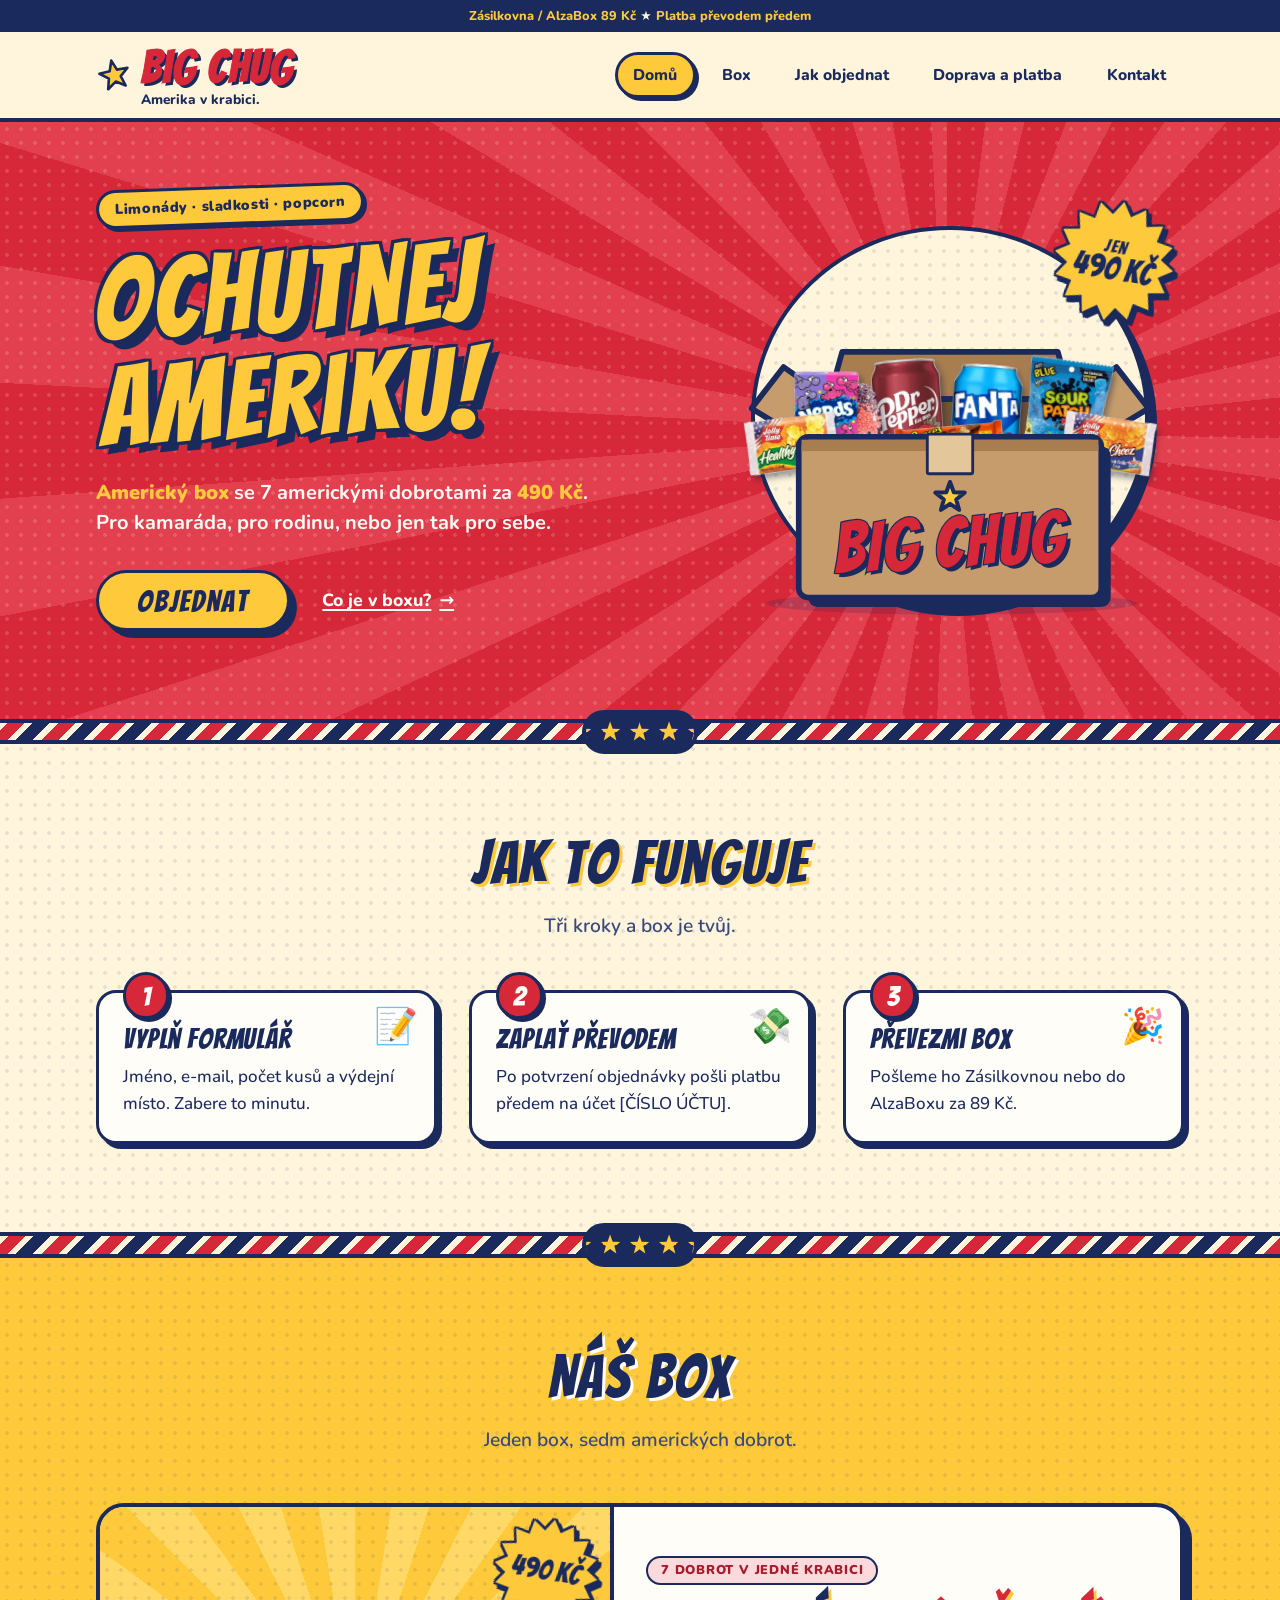
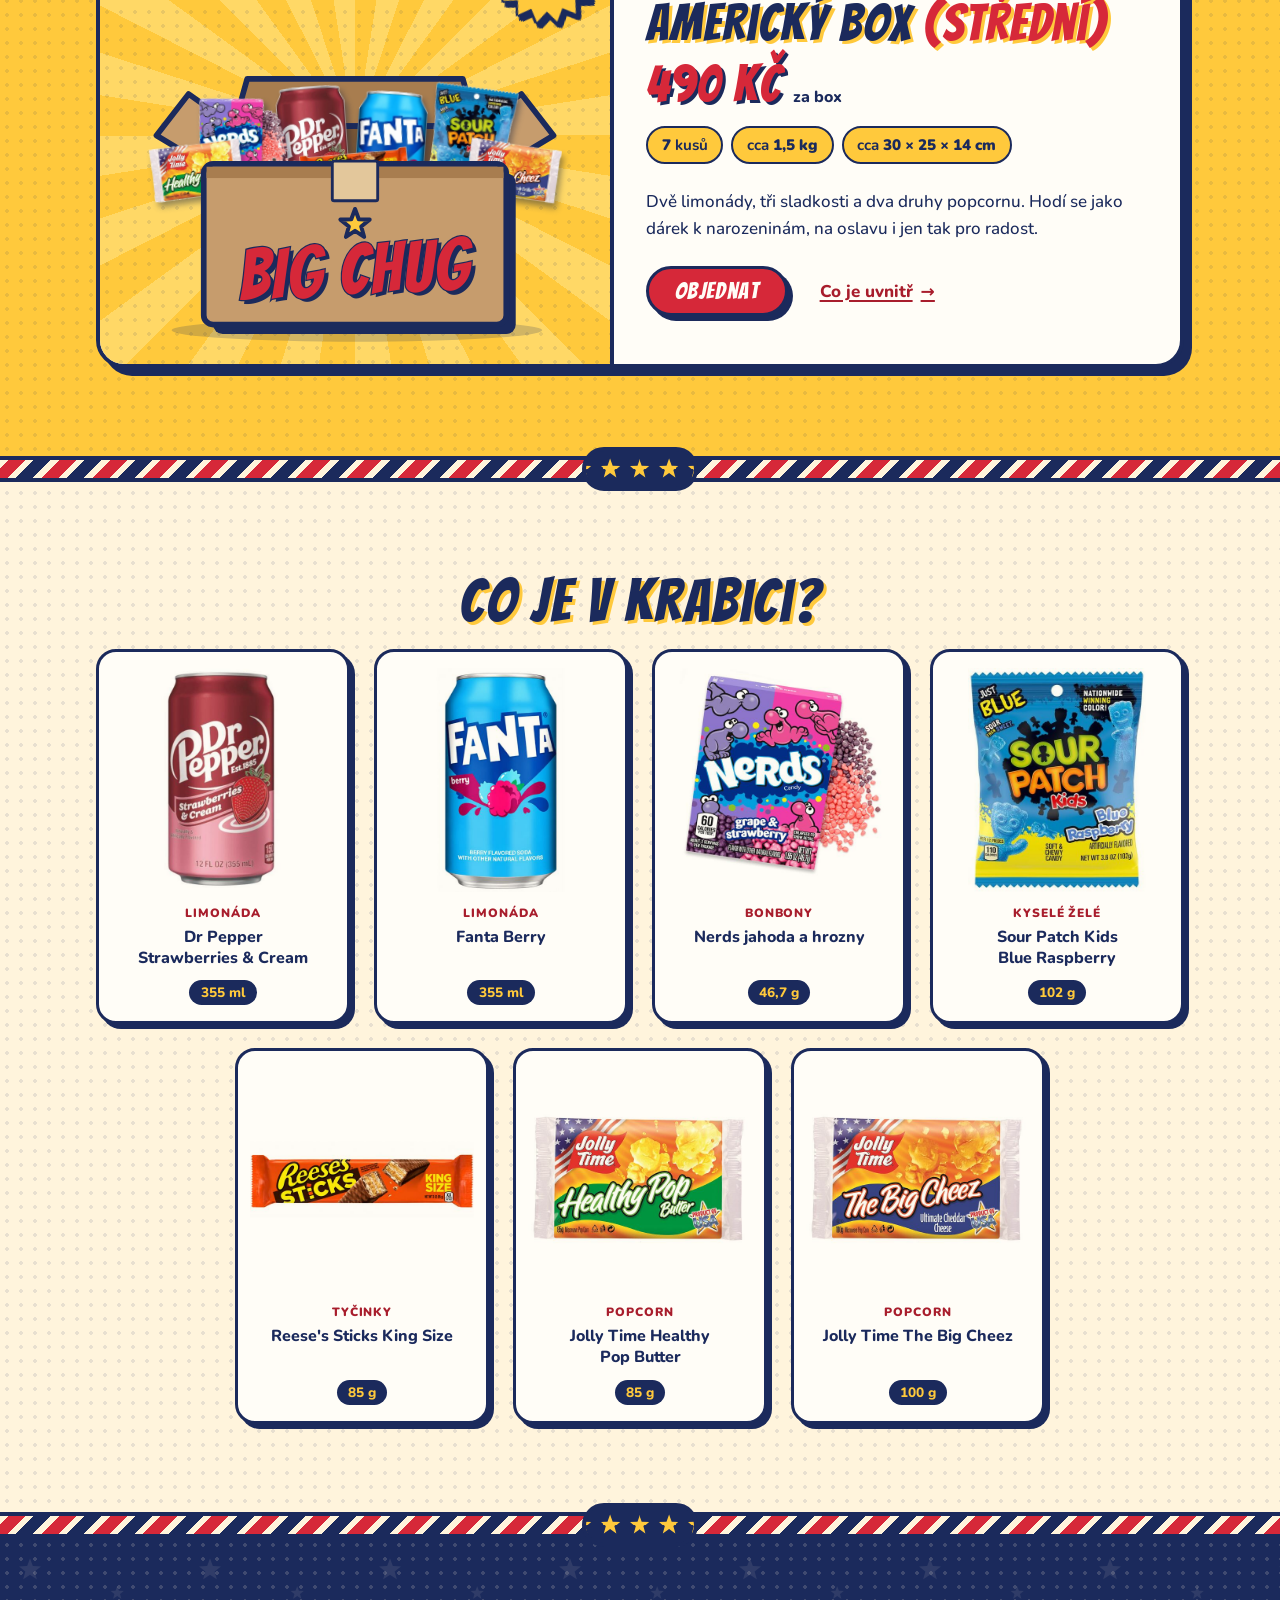
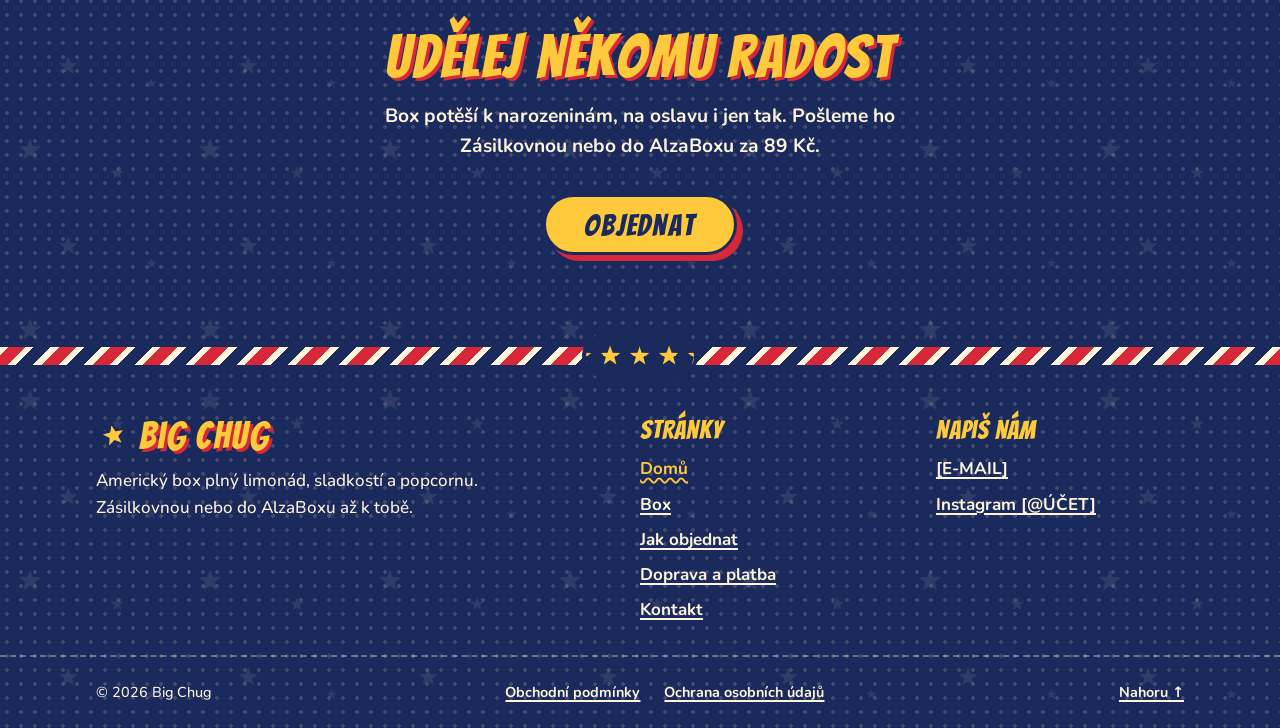
==== commit 51ee65e7: "Odeber osobní předání v Praze z celého webu Jediná doprava je teď Zásilkovna / AlzaBox za 89 Kč, cel" ====
--- a/index.html
+++ b/index.html
@@ -4,7 +4,7 @@
   <meta charset="utf-8">
   <meta name="viewport" content="width=device-width, initial-scale=1">
   <title>Big Chug – Americký box plný dobrot</title>
-  <meta name="description" content="Big Chug – Amerika v krabici. Americký box se 7 dobrotami: limonády, sladkosti a popcorn za 490 Kč. Osobně v Praze zdarma, Zásilkovnou nebo do AlzaBoxu za 89 Kč.">
+  <meta name="description" content="Big Chug – Amerika v krabici. Americký box se 7 dobrotami: limonády, sladkosti a popcorn za 490 Kč. Zásilkovnou nebo do AlzaBoxu za 89 Kč.">
   <!-- Web zatím není zveřejněný: vyhledávače ho nemají indexovat. Před spuštěním smazat. -->
   <meta name="robots" content="noindex">
   <meta name="theme-color" content="#1B2A5C">
@@ -14,19 +14,19 @@
   <meta property="og:locale" content="cs_CZ">
   <meta property="og:site_name" content="Big Chug">
   <meta property="og:title" content="Big Chug – Americký box plný dobrot">
-  <meta property="og:description" content="Big Chug – Amerika v krabici. Americký box se 7 dobrotami: limonády, sladkosti a popcorn za 490 Kč. Osobně v Praze zdarma, Zásilkovnou nebo do AlzaBoxu za 89 Kč.">
+  <meta property="og:description" content="Big Chug – Amerika v krabici. Americký box se 7 dobrotami: limonády, sladkosti a popcorn za 490 Kč. Zásilkovnou nebo do AlzaBoxu za 89 Kč.">
   <!-- DOPLNIT před spuštěním: og:url a og:image (musí to být absolutní adresy, např. https://www.example.cz/img/og.jpg) -->
 
   <link rel="icon" href="data:image/svg+xml,%3Csvg xmlns='http://www.w3.org/2000/svg' viewBox='0 0 100 100'%3E%3Crect width='100' height='100' rx='24' fill='%23D62839'/%3E%3Cpath fill='%23FFC93C' stroke='%231B2A5C' stroke-width='5' stroke-linejoin='round' d='M50 12L60 38.2L88 39.6L66.2 57.3L73.5 84.4L50 69L26.5 84.4L33.8 57.3L12 39.6L40 38.2Z'/%3E%3C/svg%3E">
-  <link rel="stylesheet" href="css/style.css">
-  <script src="js/script.js" defer></script>
+  <link rel="stylesheet" href="css/style.css?v=202611062144">
+  <script src="js/script.js?v=202611062144" defer></script>
 </head>
 <body>
   <a class="skip-link" href="#obsah">Přeskočit na obsah</a>
 
 
   <header class="site-header" id="nahoru">
-    <p class="topbar">Osobně v Praze zdarma <span aria-hidden="true">★</span> Zásilkovna / AlzaBox 89 Kč</p>
+    <p class="topbar">Zásilkovna / AlzaBox 89 Kč <span aria-hidden="true">★</span> Platba převodem předem</p>
     <div class="container site-header__inner">
       <a class="logo" href="index.html"><svg class="star-icon logo__star" viewBox="-2 -2 28 28" aria-hidden="true" focusable="false"><path d="M12 0.5L14.8 8.1L22.9 8.4L16.6 13.5L18.8 21.3L12 16.8L5.2 21.3L7.4 13.5L1.1 8.4L9.2 8.1Z"/></svg> <span class="logo__text"><span class="logo__name">Big Chug</span><span class="logo__slogan">Amerika v krabici.</span></span></a>
 
@@ -103,7 +103,7 @@
           <li class="step" data-reveal>
             <span class="step__icon" aria-hidden="true">📝</span>
             <h3 class="step__title">Vyplň formulář</h3>
-            <p>Jméno, e-mail, počet kusů a způsob předání. Zabere to minutu.</p>
+            <p>Jméno, e-mail, počet kusů a výdejní místo. Zabere to minutu.</p>
           </li>
           <li class="step" data-reveal>
             <span class="step__icon" aria-hidden="true">💸</span>
@@ -113,7 +113,7 @@
           <li class="step" data-reveal>
             <span class="step__icon" aria-hidden="true">🎉</span>
             <h3 class="step__title">Převezmi box</h3>
-            <p>Osobně v Praze zdarma, nebo Zásilkovnou či do AlzaBoxu za 89 Kč.</p>
+            <p>Pošleme ho Zásilkovnou nebo do AlzaBoxu za 89 Kč.</p>
           </li>
         </ol>
       </div>
@@ -231,7 +231,7 @@
     <section class="section section--navy cta" aria-labelledby="cta-nadpis">
       <div class="container" data-reveal>
         <h2 class="section-title" id="cta-nadpis">Udělej někomu radost</h2>
-        <p>Box potěší k narozeninám, na oslavu i jen tak. Osobně v Praze zdarma, Zásilkovnou nebo do AlzaBoxu za 89 Kč.</p>
+        <p>Box potěší k narozeninám, na oslavu i jen tak. Pošleme ho Zásilkovnou nebo do AlzaBoxu za 89 Kč.</p>
         <a class="btn btn--big" href="objednavka.html">Objednat</a>
       </div>
     </section>
@@ -242,7 +242,7 @@
     <div class="container site-footer__grid">
       <div class="site-footer__brand">
         <p class="site-footer__logo"><svg class="star-icon " viewBox="-2 -2 28 28" aria-hidden="true" focusable="false"><path d="M12 0.5L14.8 8.1L22.9 8.4L16.6 13.5L18.8 21.3L12 16.8L5.2 21.3L7.4 13.5L1.1 8.4L9.2 8.1Z"/></svg> Big Chug</p>
-        <p>Americký box plný limonád, sladkostí a popcornu. Osobně v Praze, nebo Zásilkovnou až k tobě.</p>
+        <p>Americký box plný limonád, sladkostí a popcornu. Zásilkovnou nebo do AlzaBoxu až k tobě.</p>
       </div>
 
       <nav aria-labelledby="paticka-stranky">
--- a/css/style.css
+++ b/css/style.css
@@ -1449,6 +1449,12 @@
   list-style: none;
 }
 
+/* Jen jedna karta: vystředit, ne roztahovat do mřížky */
+.card-grid.card-grid--single {
+  grid-template-columns: minmax(0, 32rem);
+  justify-content: center;
+}
+
 .card {
   position: relative;
   height: 100%;
@@ -1584,6 +1590,84 @@
   font-size: 1.8rem;
   letter-spacing: 0.03em;
   white-space: nowrap;
+}
+
+/* Telefon: tabulka bez posouvání do strany, každý řádek jako karta */
+@media (max-width: 37.49em) {
+  .price-table-wrap {
+    overflow: hidden;
+  }
+
+  .price-table thead {
+    position: absolute;
+    width: 1px;
+    height: 1px;
+    overflow: hidden;
+    clip: rect(0 0 0 0);
+  }
+
+  .price-table,
+  .price-table tbody {
+    display: block;
+  }
+
+  .price-table tbody tr {
+    display: grid;
+    grid-template-columns: minmax(0, 1fr) auto;
+    align-items: center;
+    gap: var(--space-1) var(--space-3);
+    padding: var(--space-4) var(--space-3);
+  }
+
+  .price-table tbody tr + tr {
+    border-top: 2px dashed var(--navy);
+  }
+
+  .price-table tbody tr + tr > * {
+    border-top: 0;
+  }
+
+  .price-table th,
+  .price-table td {
+    display: block;
+    padding: 0;
+  }
+
+  .price-table tbody th {
+    grid-column: 1;
+    font-size: 1.05rem;
+  }
+
+  .price-table td[data-label]::before {
+    content: attr(data-label) ": ";
+    font-weight: 800;
+  }
+
+  .price-table td:not(.total) {
+    grid-column: 1;
+    font-size: 0.95rem;
+  }
+
+  .price-table .total {
+    grid-column: 2;
+    grid-row: 1 / span 3;
+    font-size: clamp(1.6rem, 1rem + 3vw, 2rem);
+  }
+
+  .price-table td.total::before {
+    content: attr(data-label);
+    display: block;
+    color: var(--navy);
+    font-family: var(--font-body);
+    font-size: 0.8rem;
+    font-weight: 800;
+    letter-spacing: 0;
+    text-align: right;
+  }
+
+  .price-table .total {
+    text-align: right;
+  }
 }
 
 .table-note {
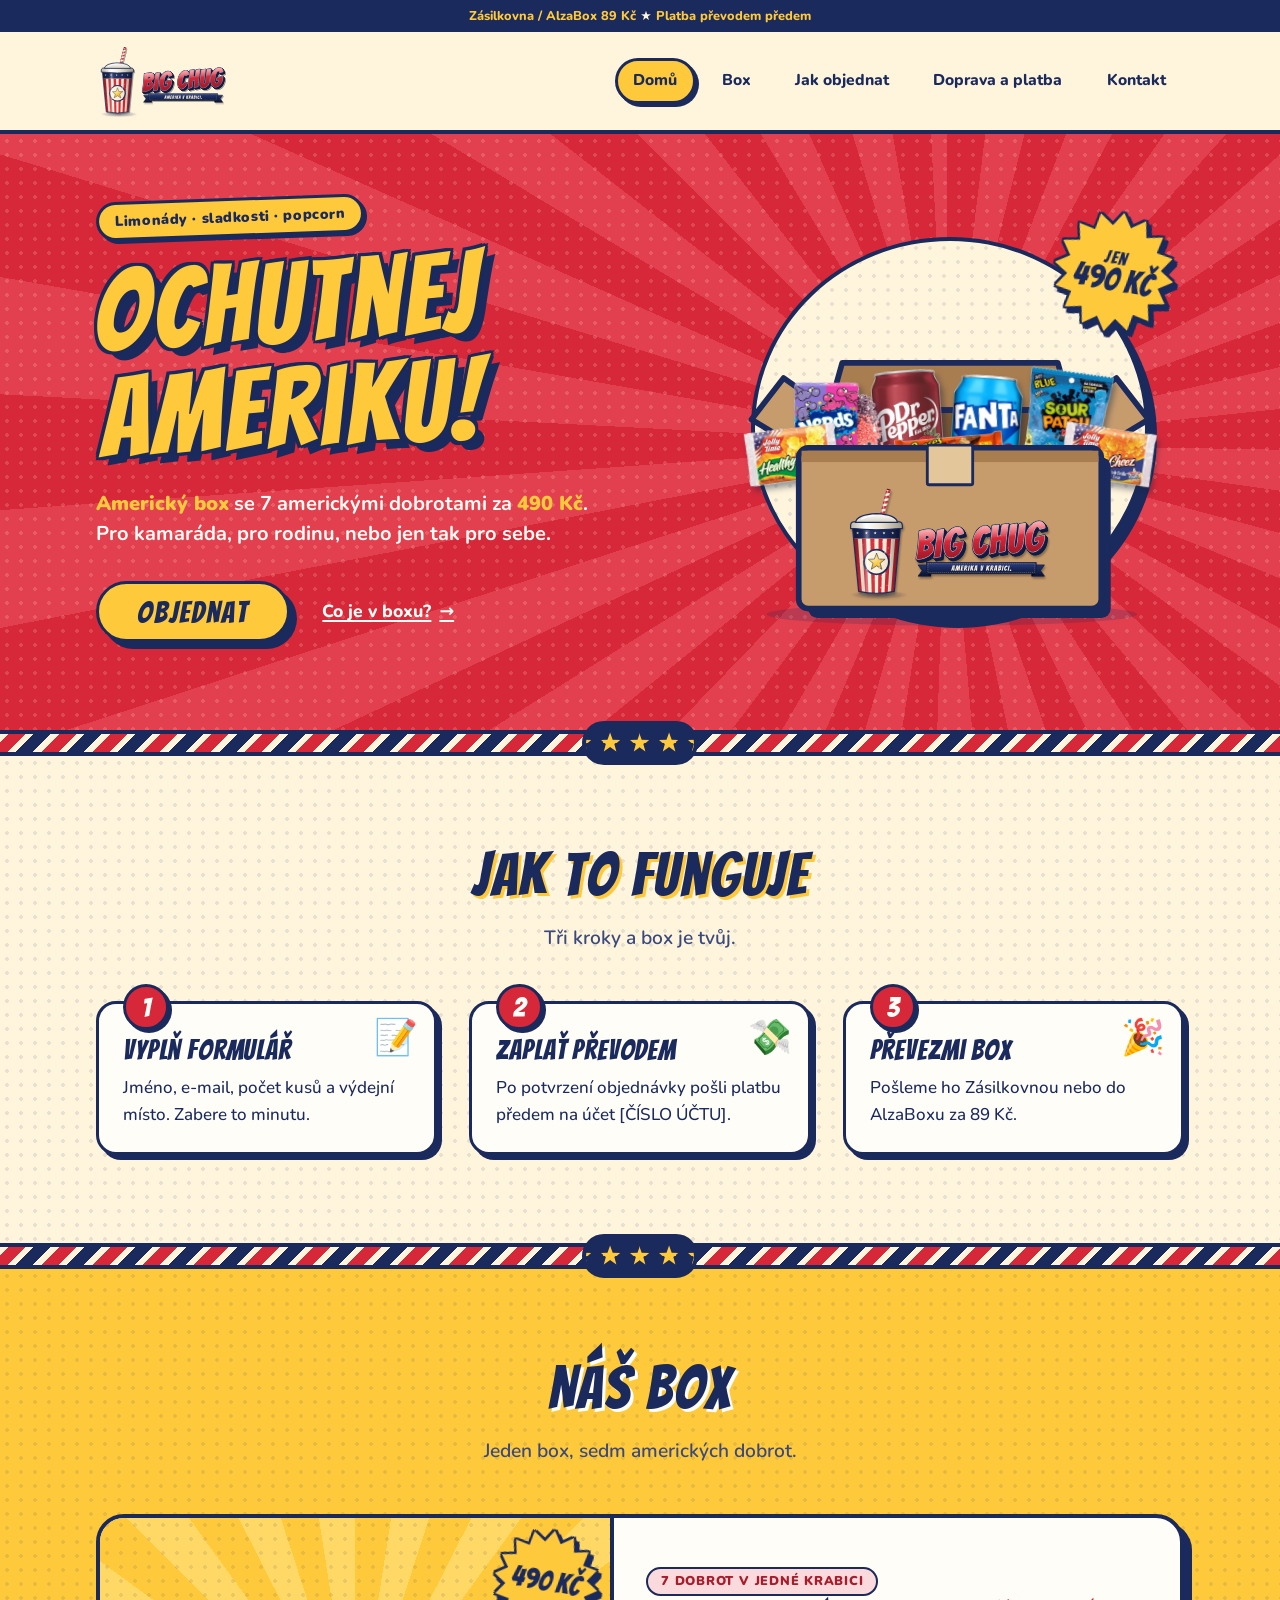
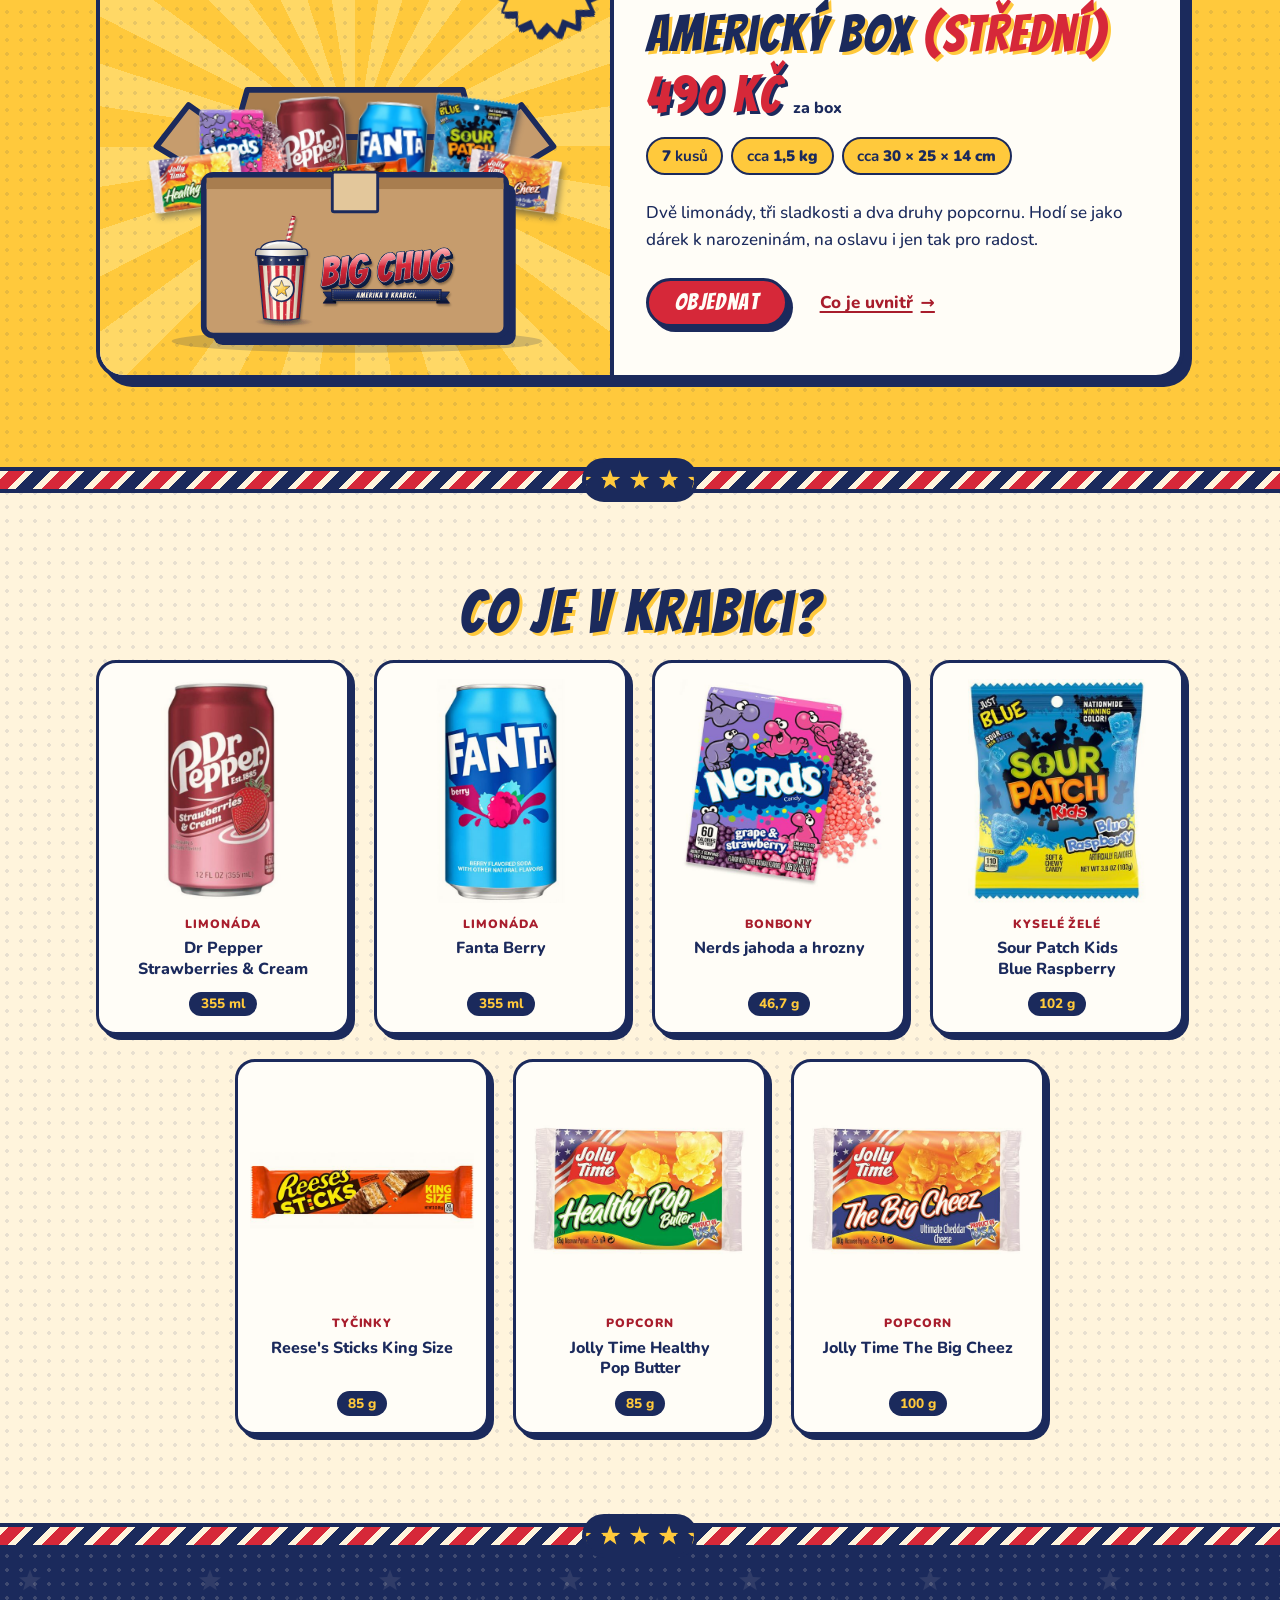
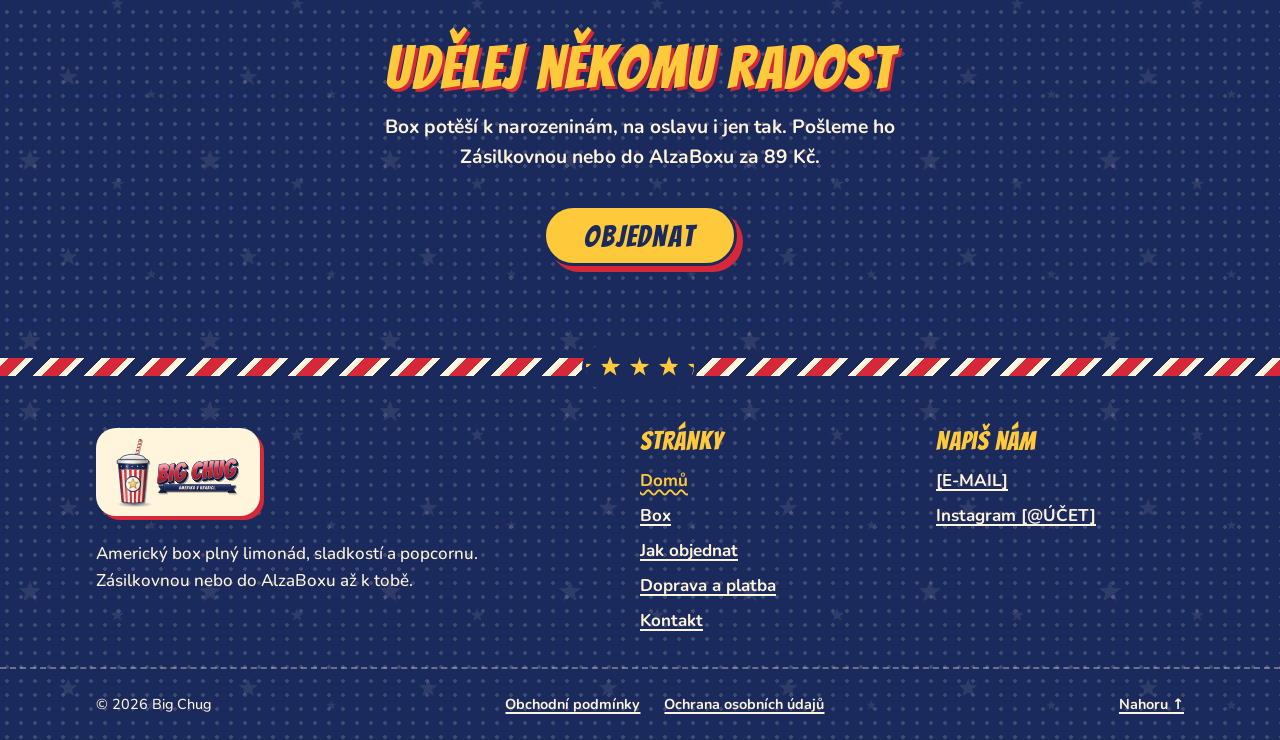
==== commit f88282a7: "Použij logo Big Chug na celém webu Logo z logo/big-chug-logo.svg je v hlavičce a patičce všech 7 str" ====
--- a/index.html
+++ b/index.html
@@ -17,9 +17,10 @@
   <meta property="og:description" content="Big Chug – Amerika v krabici. Americký box se 7 dobrotami: limonády, sladkosti a popcorn za 490 Kč. Zásilkovnou nebo do AlzaBoxu za 89 Kč.">
   <!-- DOPLNIT před spuštěním: og:url a og:image (musí to být absolutní adresy, např. https://www.example.cz/img/og.jpg) -->
 
-  <link rel="icon" href="data:image/svg+xml,%3Csvg xmlns='http://www.w3.org/2000/svg' viewBox='0 0 100 100'%3E%3Crect width='100' height='100' rx='24' fill='%23D62839'/%3E%3Cpath fill='%23FFC93C' stroke='%231B2A5C' stroke-width='5' stroke-linejoin='round' d='M50 12L60 38.2L88 39.6L66.2 57.3L73.5 84.4L50 69L26.5 84.4L33.8 57.3L12 39.6L40 38.2Z'/%3E%3C/svg%3E">
-  <link rel="stylesheet" href="css/style.css?v=202611062144">
-  <script src="js/script.js?v=202611062144" defer></script>
+  <link rel="icon" href="logo/big-chug-emblem.svg" type="image/svg+xml">
+  <link rel="apple-touch-icon" href="logo/big-chug-emblem.png">
+  <link rel="stylesheet" href="css/style.css?v=202611131751">
+  <script src="js/script.js?v=202611131751" defer></script>
 </head>
 <body>
   <a class="skip-link" href="#obsah">Přeskočit na obsah</a>
@@ -28,7 +29,7 @@
   <header class="site-header" id="nahoru">
     <p class="topbar">Zásilkovna / AlzaBox 89 Kč <span aria-hidden="true">★</span> Platba převodem předem</p>
     <div class="container site-header__inner">
-      <a class="logo" href="index.html"><svg class="star-icon logo__star" viewBox="-2 -2 28 28" aria-hidden="true" focusable="false"><path d="M12 0.5L14.8 8.1L22.9 8.4L16.6 13.5L18.8 21.3L12 16.8L5.2 21.3L7.4 13.5L1.1 8.4L9.2 8.1Z"/></svg> <span class="logo__text"><span class="logo__name">Big Chug</span><span class="logo__slogan">Amerika v krabici.</span></span></a>
+      <a class="logo" href="index.html"><img class="logo__img" src="logo/big-chug-logo.svg" alt="Big Chug – Amerika v krabici." width="882" height="480"></a>
 
       <button class="nav-toggle" type="button" aria-expanded="false" aria-controls="hlavni-menu">
         <span class="nav-toggle__icon" aria-hidden="true"></span>
@@ -81,11 +82,7 @@
               <rect class="sb-kraft sb-ink" x="60" y="130" width="320" height="170" rx="10"/>
               <rect class="sb-rim" x="63" y="133" width="314" height="12"/>
               <rect class="sb-tape sb-ink-thin" x="196" y="127" width="48" height="42" rx="2"/>
-              <path class="sb-star sb-ink-thin" transform="translate(203 177) scale(1.42)" d="M12 0.5L14.8 8.1L22.9 8.4L16.6 13.5L18.8 21.3L12 16.8L5.2 21.3L7.4 13.5L1.1 8.4L9.2 8.1Z"/>
-              <g transform="rotate(-3 220 252)">
-                <text class="sb-label-shadow" x="224" y="272" text-anchor="middle">BIG CHUG</text>
-                <text class="sb-label" x="220" y="268" text-anchor="middle">BIG CHUG</text>
-              </g>
+              <image class="sb-logo" href="logo/big-chug-logo.svg" x="106" y="168" width="228" height="124"/>
             </svg>
           </div>
           <p class="sticker" aria-hidden="true"><span class="sticker__inner"><small>jen</small> 490 Kč</span></p>
@@ -147,11 +144,7 @@
                 <rect class="sb-kraft sb-ink" x="60" y="130" width="320" height="170" rx="10"/>
                 <rect class="sb-rim" x="63" y="133" width="314" height="12"/>
                 <rect class="sb-tape sb-ink-thin" x="196" y="127" width="48" height="42" rx="2"/>
-                <path class="sb-star sb-ink-thin" transform="translate(203 177) scale(1.42)" d="M12 0.5L14.8 8.1L22.9 8.4L16.6 13.5L18.8 21.3L12 16.8L5.2 21.3L7.4 13.5L1.1 8.4L9.2 8.1Z"/>
-                <g transform="rotate(-3 220 252)">
-                  <text class="sb-label-shadow" x="224" y="272" text-anchor="middle">BIG CHUG</text>
-                  <text class="sb-label" x="220" y="268" text-anchor="middle">BIG CHUG</text>
-                </g>
+                <image class="sb-logo" href="logo/big-chug-logo.svg" x="106" y="168" width="228" height="124"/>
               </svg>
             </div>
             <p class="sticker" aria-hidden="true"><span class="sticker__inner">490 Kč</span></p>
@@ -241,7 +234,7 @@
   <footer class="site-footer">
     <div class="container site-footer__grid">
       <div class="site-footer__brand">
-        <p class="site-footer__logo"><svg class="star-icon " viewBox="-2 -2 28 28" aria-hidden="true" focusable="false"><path d="M12 0.5L14.8 8.1L22.9 8.4L16.6 13.5L18.8 21.3L12 16.8L5.2 21.3L7.4 13.5L1.1 8.4L9.2 8.1Z"/></svg> Big Chug</p>
+        <p class="site-footer__logo"><img class="site-footer__logo-img" src="logo/big-chug-logo.svg" alt="Big Chug – Amerika v krabici." width="882" height="480" loading="lazy"></p>
         <p>Americký box plný limonád, sladkostí a popcornu. Zásilkovnou nebo do AlzaBoxu až k tobě.</p>
       </div>
 
--- a/css/style.css
+++ b/css/style.css
@@ -418,66 +418,32 @@
 
 .logo {
   display: inline-flex;
-  align-items: center;
-  gap: var(--space-2);
-  color: var(--red);
-  font-family: var(--font-display);
-  font-size: 2.1rem;
-  font-weight: 400;
-  letter-spacing: 0.04em;
-  line-height: 1;
-  text-decoration: none;
-  text-shadow: 2px 2px 0 var(--navy);
-}
-
-.logo:hover {
-  color: var(--red-light);
-  text-decoration: none;
-}
-
-/* Název značky a slogan v hlavičce */
-.logo__text {
-  display: flex;
-  flex-direction: column;
-}
-
-.logo__name {
-  font-size: clamp(2.1rem, 1.5rem + 2.4vw, 2.9rem);
-  -webkit-text-stroke: 1px currentColor;
-  text-shadow: 3px 3px 0 var(--navy);
-}
-
-.logo__slogan {
-  margin-top: 0.15rem;
-  color: var(--navy);
-  font-family: var(--font-body);
-  font-size: 0.85rem;
-  font-weight: 800;
-  letter-spacing: 0;
-  text-shadow: none;
-}
-
-/* Velmi úzké telefony: logo a tlačítko Menu se vejdou vedle sebe */
+  flex: none;
+  border-radius: 8px;
+}
+
+/* Logo Big Chug (logo/big-chug-logo.svg) */
 @media (max-width: 21.25em) {
-  .logo__name {
-    font-size: 1.85rem;
-  }
-
-  .logo__slogan {
-    font-size: 0.75rem;
-  }
-}
-
-.logo__star {
-  width: 2.3rem;
-  height: 2.3rem;
-  flex: none;
-  transform: rotate(-12deg);
-  transition: transform 0.3s ease;
-}
-
-.logo:hover .logo__star {
-  transform: rotate(20deg) scale(1.1);
+  .logo__img {
+    height: 3.8rem !important;
+  }
+}
+
+.logo__img {
+  display: block;
+  width: auto;
+  height: 4.2rem;
+  transition: transform 0.2s ease;
+}
+
+.logo:hover .logo__img {
+  transform: rotate(-2deg) scale(1.04);
+}
+
+@media (min-width: 56em) {
+  .logo__img {
+    height: 4.6rem;
+  }
 }
 
 .nav-toggle {
@@ -877,28 +843,6 @@
 
 .scene .sb-tape {
   fill: #E3C79B;
-}
-
-.scene .sb-star {
-  fill: var(--yellow);
-}
-
-.scene .sb-label,
-.scene .sb-label-shadow {
-  font-family: var(--font-display);
-  font-size: 74px;
-  letter-spacing: 2px;
-}
-
-.scene .sb-label {
-  fill: var(--red);
-  stroke: var(--navy);
-  stroke-width: 2.5;
-  paint-order: stroke;
-}
-
-.scene .sb-label-shadow {
-  fill: var(--navy);
 }
 
 /* Produkt: výřez fotky bez bílého okraje, bílé pozadí zmizí přes multiply */
@@ -1149,44 +1093,6 @@
     repeating-conic-gradient(from 0deg at 50% 50%, var(--yellow) 0deg 9deg, var(--yellow-light) 9deg 18deg);
 }
 
-.combo {
-  position: relative;
-  width: 17rem;
-  height: 15rem;
-  margin: var(--space-5) 0;
-}
-
-.combo__main {
-  position: absolute;
-  top: 50%;
-  left: 50%;
-  font-size: 5.5rem;
-  line-height: 1;
-  transform: translate(-50%, -50%);
-}
-
-.combo__item {
-  position: absolute;
-  display: grid;
-  place-items: center;
-  width: 3.3rem;
-  height: 3.3rem;
-  border: var(--border);
-  border-radius: 50%;
-  background: var(--white);
-  font-size: 1.65rem;
-  line-height: 1;
-  box-shadow: var(--shadow-sm);
-}
-
-.combo__item:nth-child(2) { top: 0; left: 12%; transform: rotate(-12deg); }
-.combo__item:nth-child(3) { top: -4%; left: 50%; transform: translateX(-50%) rotate(8deg); }
-.combo__item:nth-child(4) { top: 2%; right: 10%; transform: rotate(14deg); }
-.combo__item:nth-child(5) { top: 40%; right: -4%; transform: rotate(-8deg); }
-.combo__item:nth-child(6) { bottom: 2%; right: 14%; transform: rotate(10deg); }
-.combo__item:nth-child(7) { bottom: -4%; left: 40%; transform: rotate(-6deg); }
-.combo__item:nth-child(8) { top: 40%; left: -4%; transform: rotate(12deg); }
-
 .box-card__media .sticker {
   top: 0.75rem;
   right: 0.75rem;
@@ -1942,22 +1848,18 @@
 }
 
 .site-footer__logo {
-  display: inline-flex;
-  align-items: center;
-  gap: var(--space-2);
-  margin: 0 0 var(--space-3);
-  color: var(--yellow);
-  font-family: var(--font-display);
-  font-size: 2.4rem;
-  letter-spacing: 0.04em;
-  line-height: 1;
-  text-shadow: 3px 3px 0 var(--red);
-}
-
-.site-footer__logo svg {
-  width: 2.2rem;
-  height: 2.2rem;
-  transform: rotate(-12deg);
+  display: inline-block;
+  margin: 0 0 var(--space-4);
+  padding: var(--space-2) var(--space-4);
+  border-radius: var(--radius);
+  background: var(--cream);
+  box-shadow: 4px 4px 0 var(--red);
+}
+
+.site-footer__logo-img {
+  display: block;
+  width: auto;
+  height: 4.5rem;
 }
 
 .site-footer__brand p:not(.site-footer__logo) {
@@ -2186,20 +2088,6 @@
     flex-basis: calc(25% - var(--space-5) * 3 / 4);
   }
 
-  .combo {
-    width: 22rem;
-    height: 19rem;
-  }
-
-  .combo__main {
-    font-size: 7rem;
-  }
-
-  .combo__item {
-    width: 4.1rem;
-    height: 4.1rem;
-    font-size: 2.05rem;
-  }
 
   .steps--four {
     grid-template-columns: repeat(4, 1fr);
@@ -2263,11 +2151,3 @@
     color: #000;
   }
 }
-
-/* Hvězdička v logu a v patičce (SVG) */
-.star-icon path {
-  fill: var(--yellow);
-  stroke: var(--navy);
-  stroke-width: 2;
-  stroke-linejoin: round;
-}
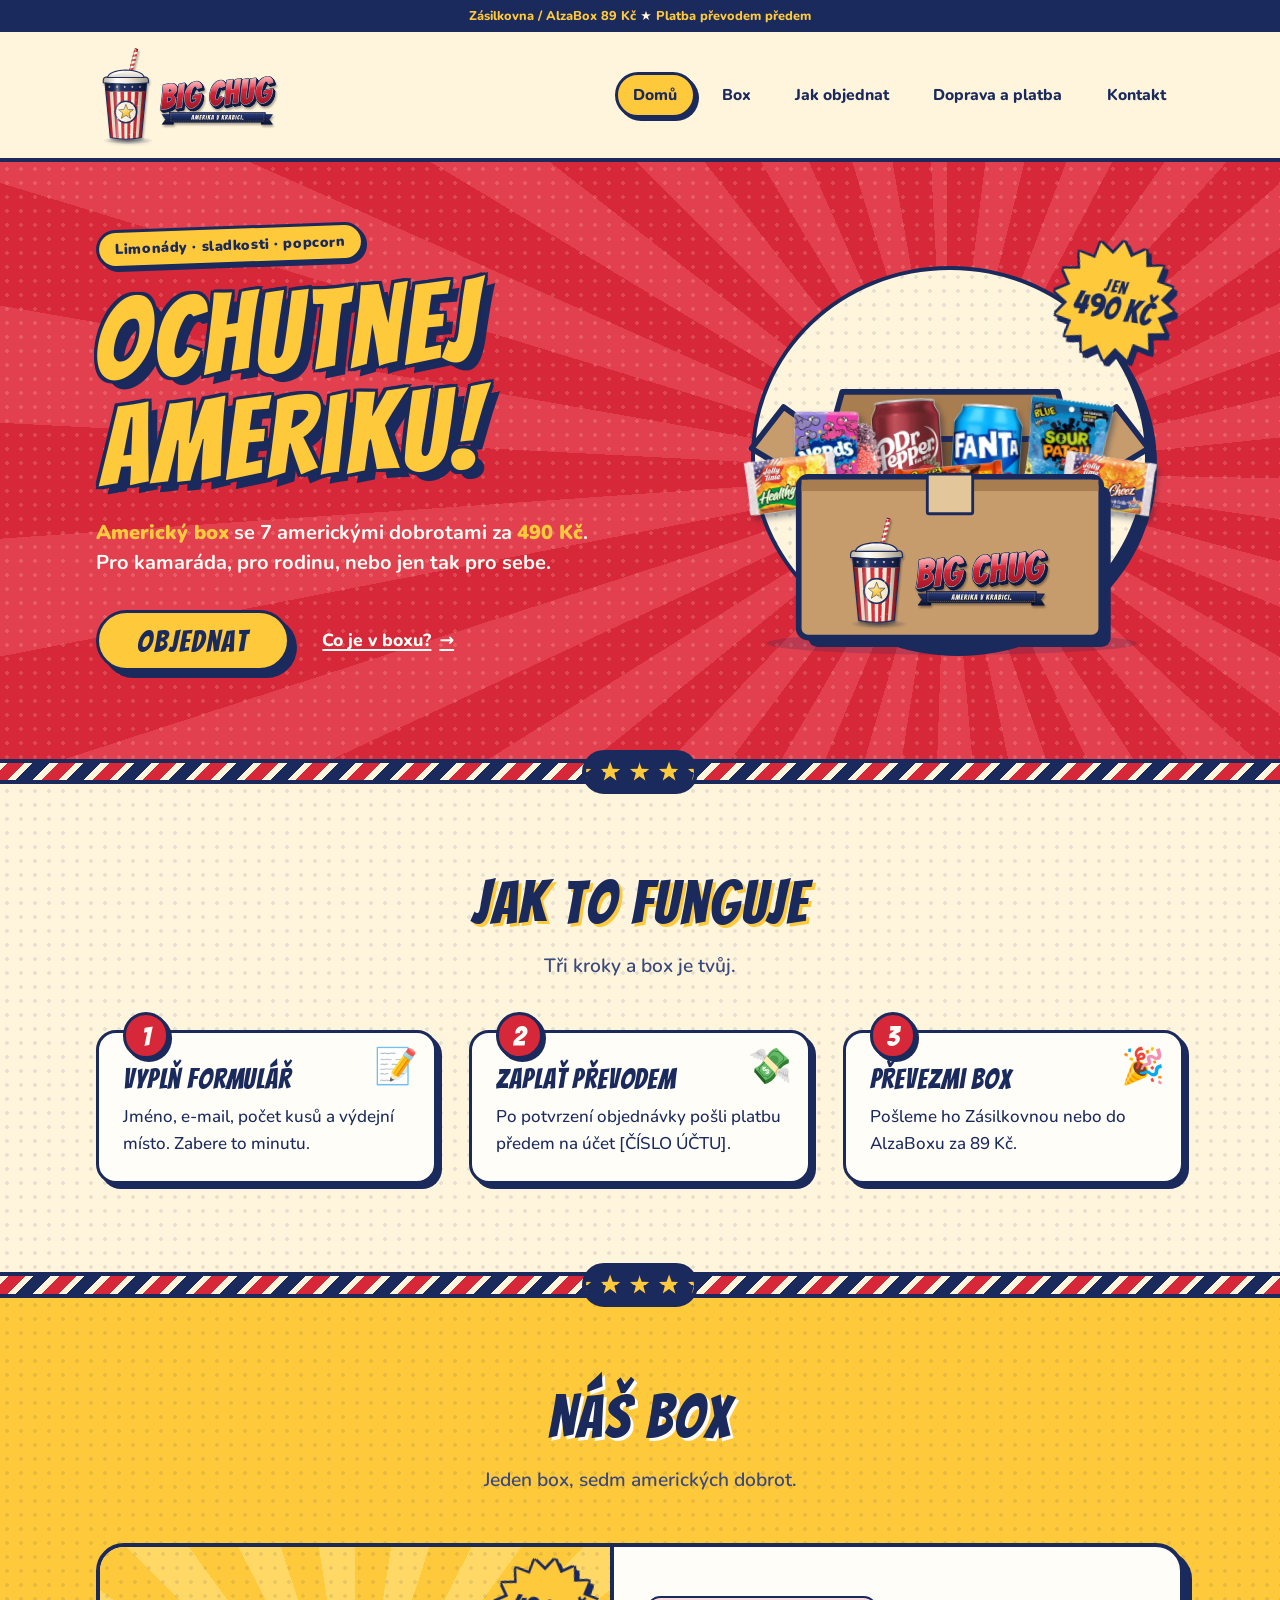
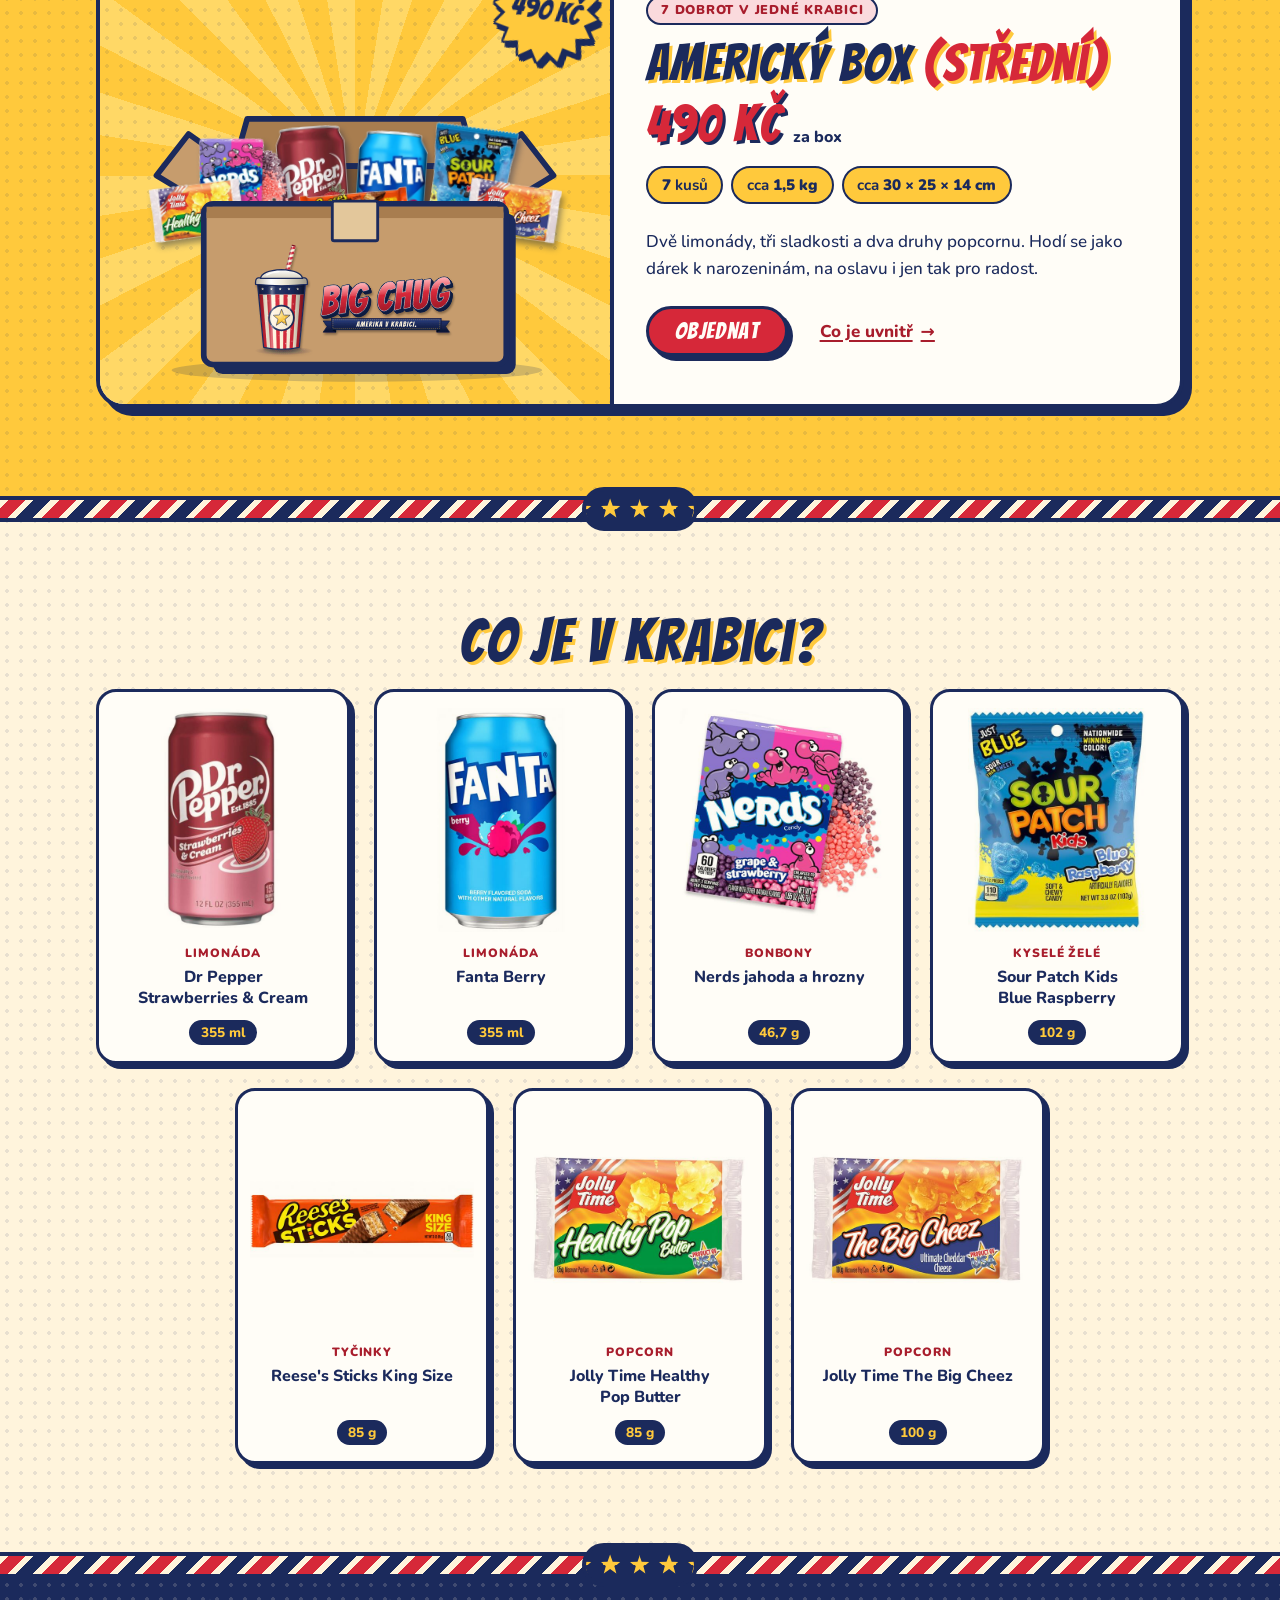
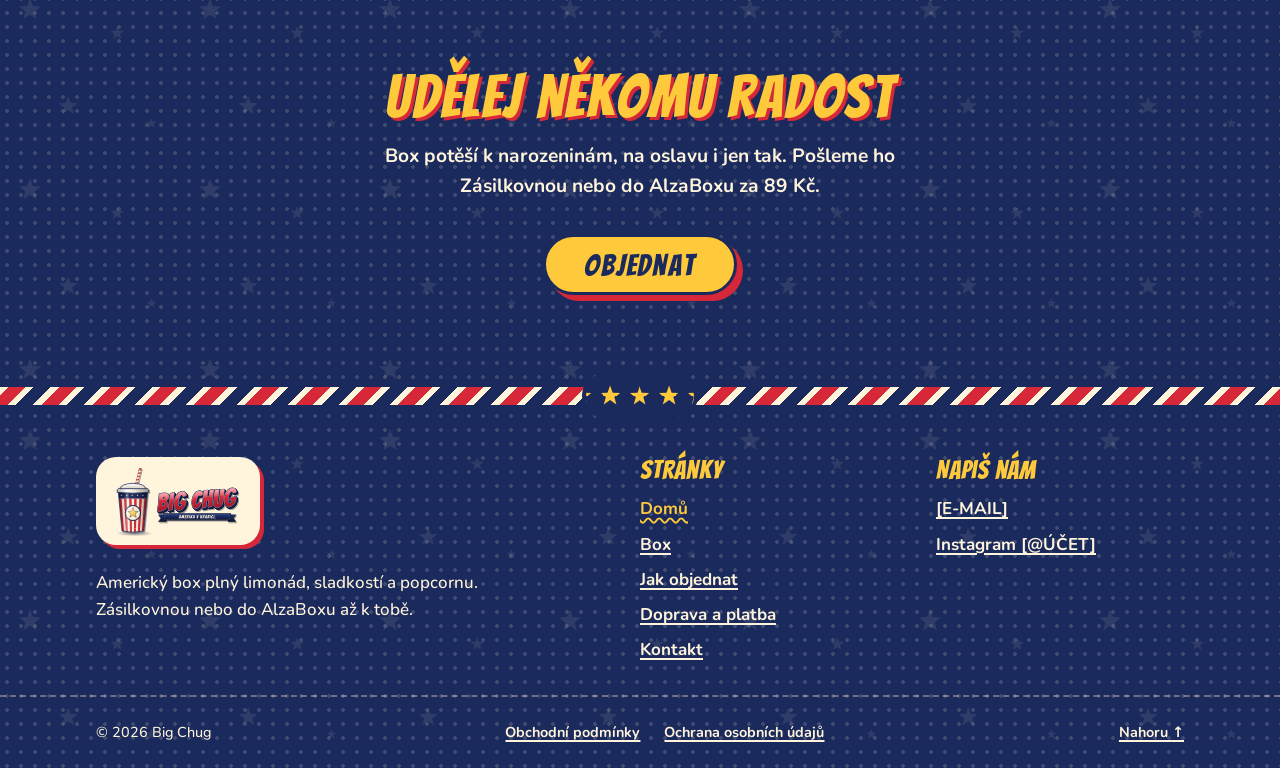
==== commit 0f253ecc: "Zvětši logo v hlavičce Logo v hlavičce je větší, aby byl čitelný nápis i slogan: telefon 5,6rem (nej" ====
--- a/index.html
+++ b/index.html
@@ -19,8 +19,8 @@
 
   <link rel="icon" href="logo/big-chug-emblem.svg" type="image/svg+xml">
   <link rel="apple-touch-icon" href="logo/big-chug-emblem.png">
-  <link rel="stylesheet" href="css/style.css?v=202611131751">
-  <script src="js/script.js?v=202611131751" defer></script>
+  <link rel="stylesheet" href="css/style.css?v=202611131755">
+  <script src="js/script.js?v=202611131755" defer></script>
 </head>
 <body>
   <a class="skip-link" href="#obsah">Přeskočit na obsah</a>
--- a/css/style.css
+++ b/css/style.css
@@ -425,14 +425,14 @@
 /* Logo Big Chug (logo/big-chug-logo.svg) */
 @media (max-width: 21.25em) {
   .logo__img {
-    height: 3.8rem !important;
+    height: 5rem !important;
   }
 }
 
 .logo__img {
   display: block;
   width: auto;
-  height: 4.2rem;
+  height: 5.6rem;
   transition: transform 0.2s ease;
 }
 
@@ -442,7 +442,7 @@
 
 @media (min-width: 56em) {
   .logo__img {
-    height: 4.6rem;
+    height: 6.4rem;
   }
 }
 
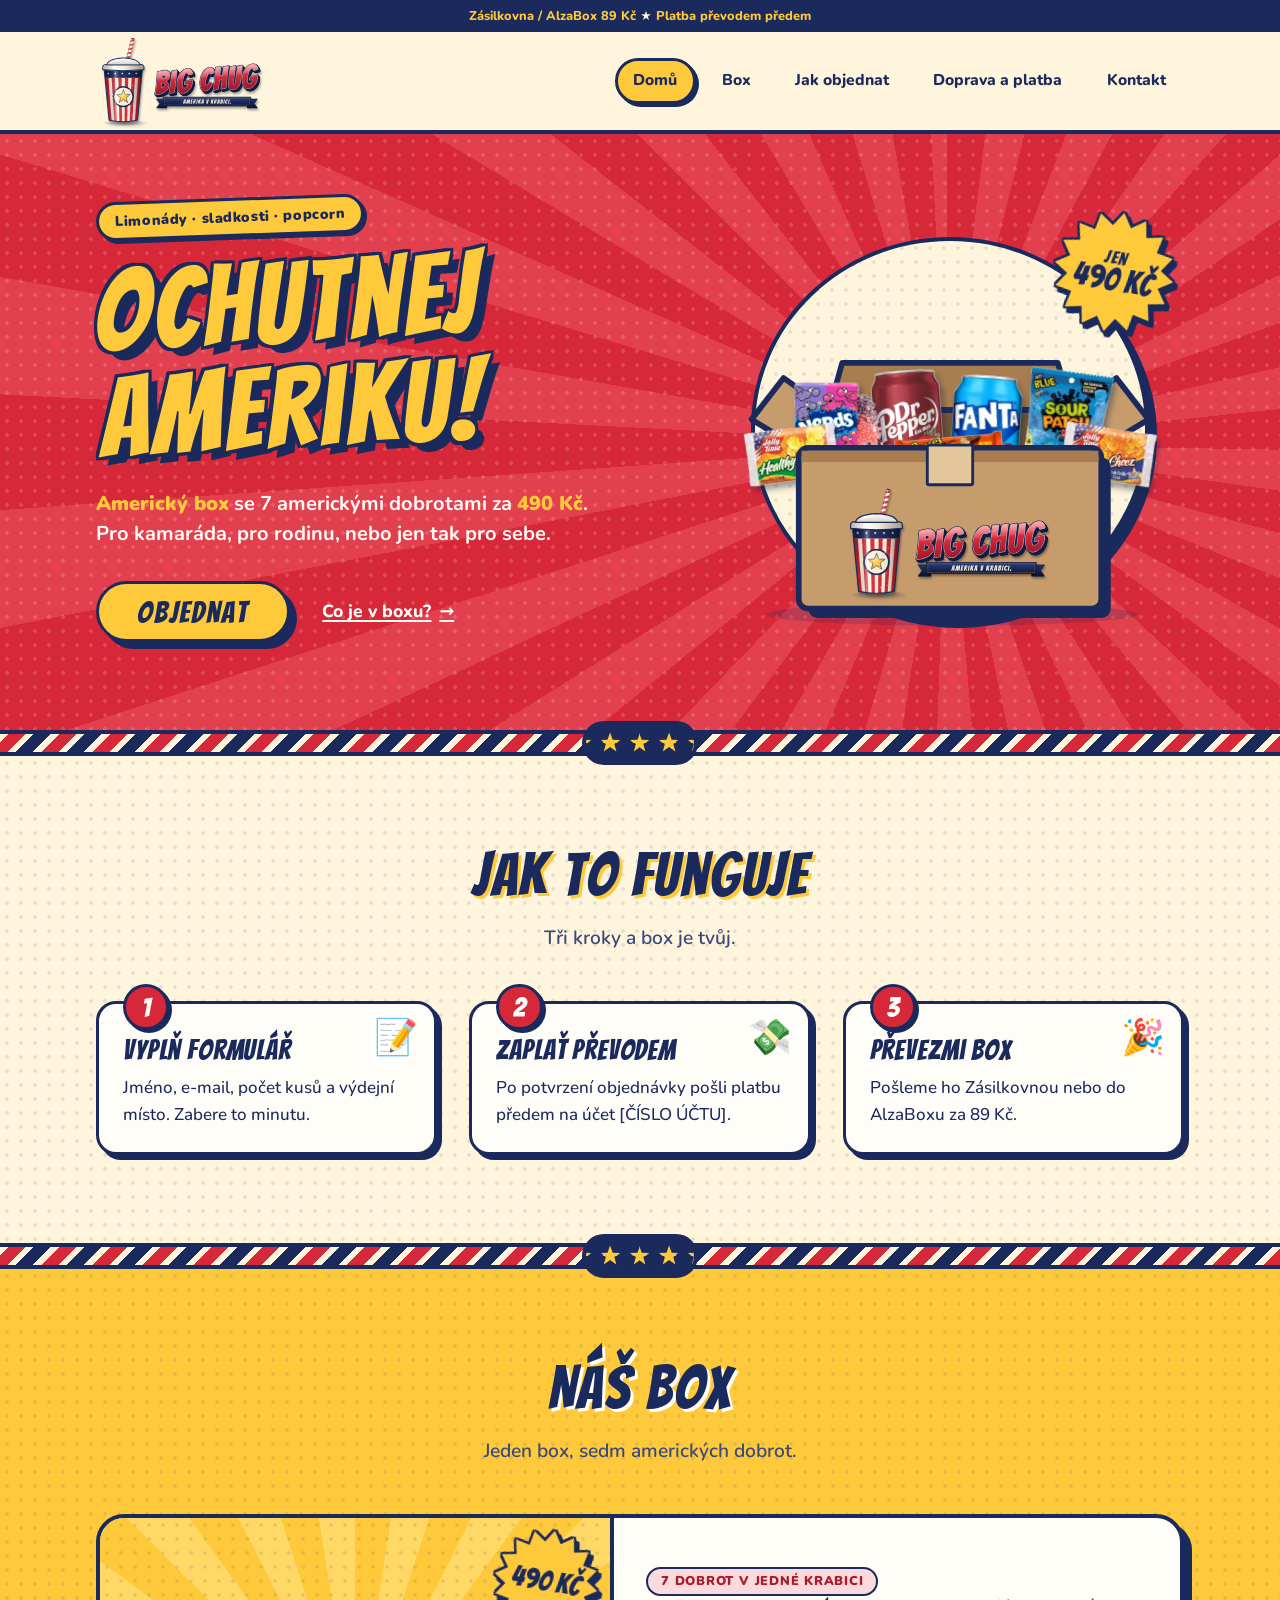
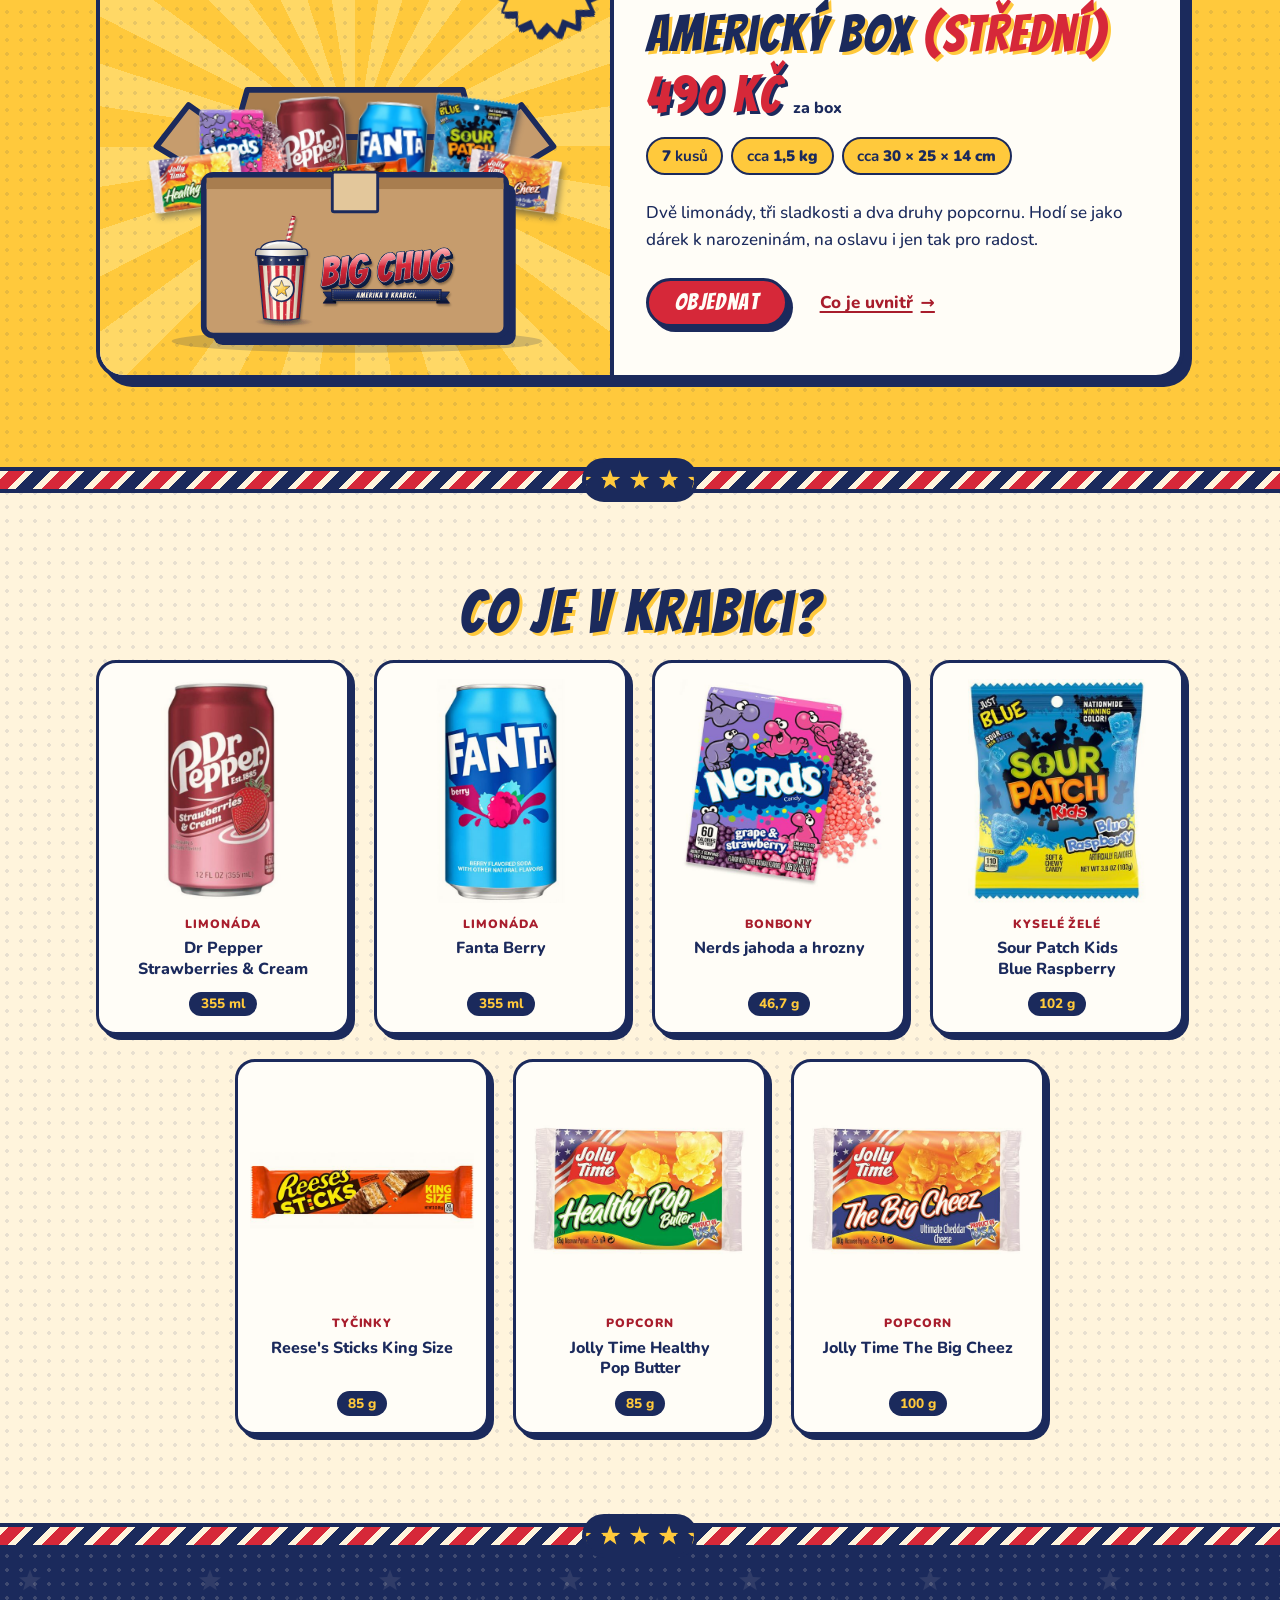
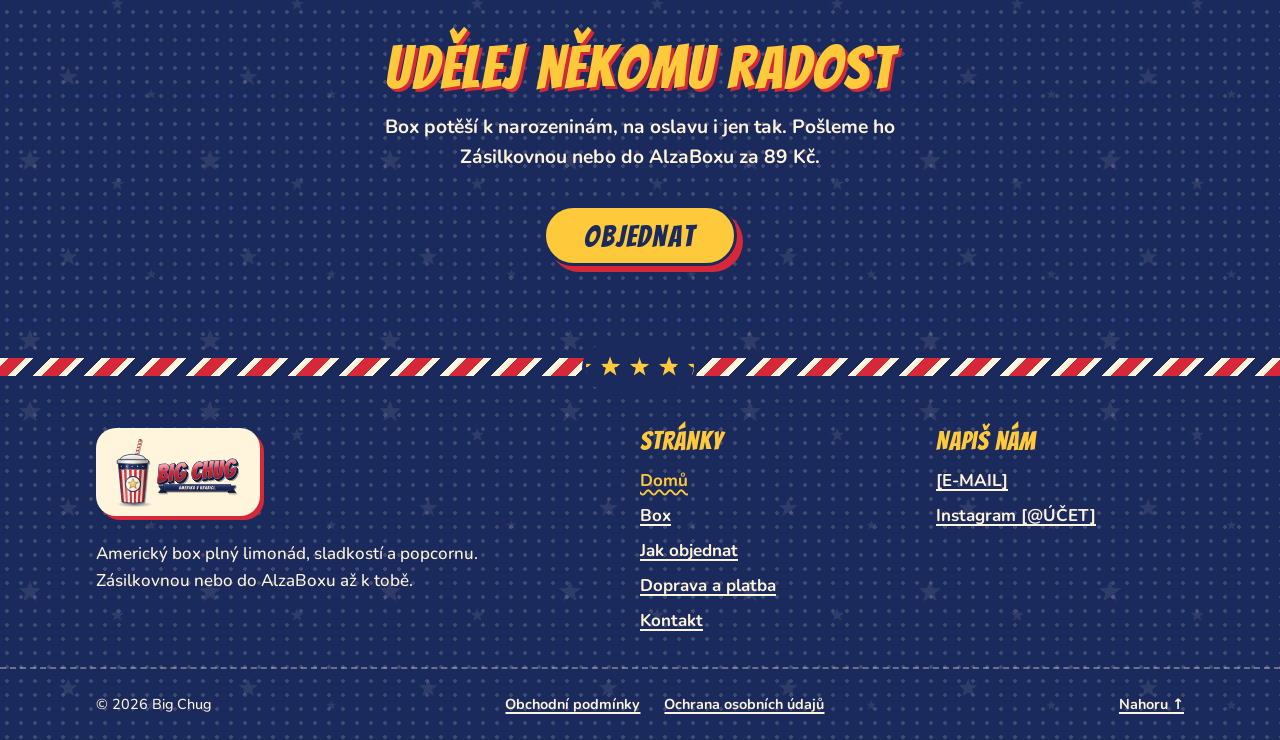
==== commit 3c37eca2: "Vrať výšku lišty, logo nech velké Lišta má zase výšku jako před zvětšením loga. Logo je o 1,25rem vy" ====
--- a/index.html
+++ b/index.html
@@ -19,8 +19,8 @@
 
   <link rel="icon" href="logo/big-chug-emblem.svg" type="image/svg+xml">
   <link rel="apple-touch-icon" href="logo/big-chug-emblem.png">
-  <link rel="stylesheet" href="css/style.css?v=202611131755">
-  <script src="js/script.js?v=202611131755" defer></script>
+  <link rel="stylesheet" href="css/style.css?v=202611131758">
+  <script src="js/script.js?v=202611131758" defer></script>
 </head>
 <body>
   <a class="skip-link" href="#obsah">Přeskočit na obsah</a>
--- a/css/style.css
+++ b/css/style.css
@@ -425,14 +425,17 @@
 /* Logo Big Chug (logo/big-chug-logo.svg) */
 @media (max-width: 21.25em) {
   .logo__img {
-    height: 5rem !important;
-  }
-}
-
+    height: 5.05rem !important;
+  }
+}
+
+/* Logo je o 1,25rem vyšší než místo v liště: záporný okraj ho
+   nechá vyplnit i vnitřní odsazení lišty, takže lišta nezvětší výšku */
 .logo__img {
   display: block;
   width: auto;
-  height: 5.6rem;
+  height: 5.45rem;
+  margin-block: -0.625rem;
   transition: transform 0.2s ease;
 }
 
@@ -442,7 +445,7 @@
 
 @media (min-width: 56em) {
   .logo__img {
-    height: 6.4rem;
+    height: 5.85rem;
   }
 }
 
